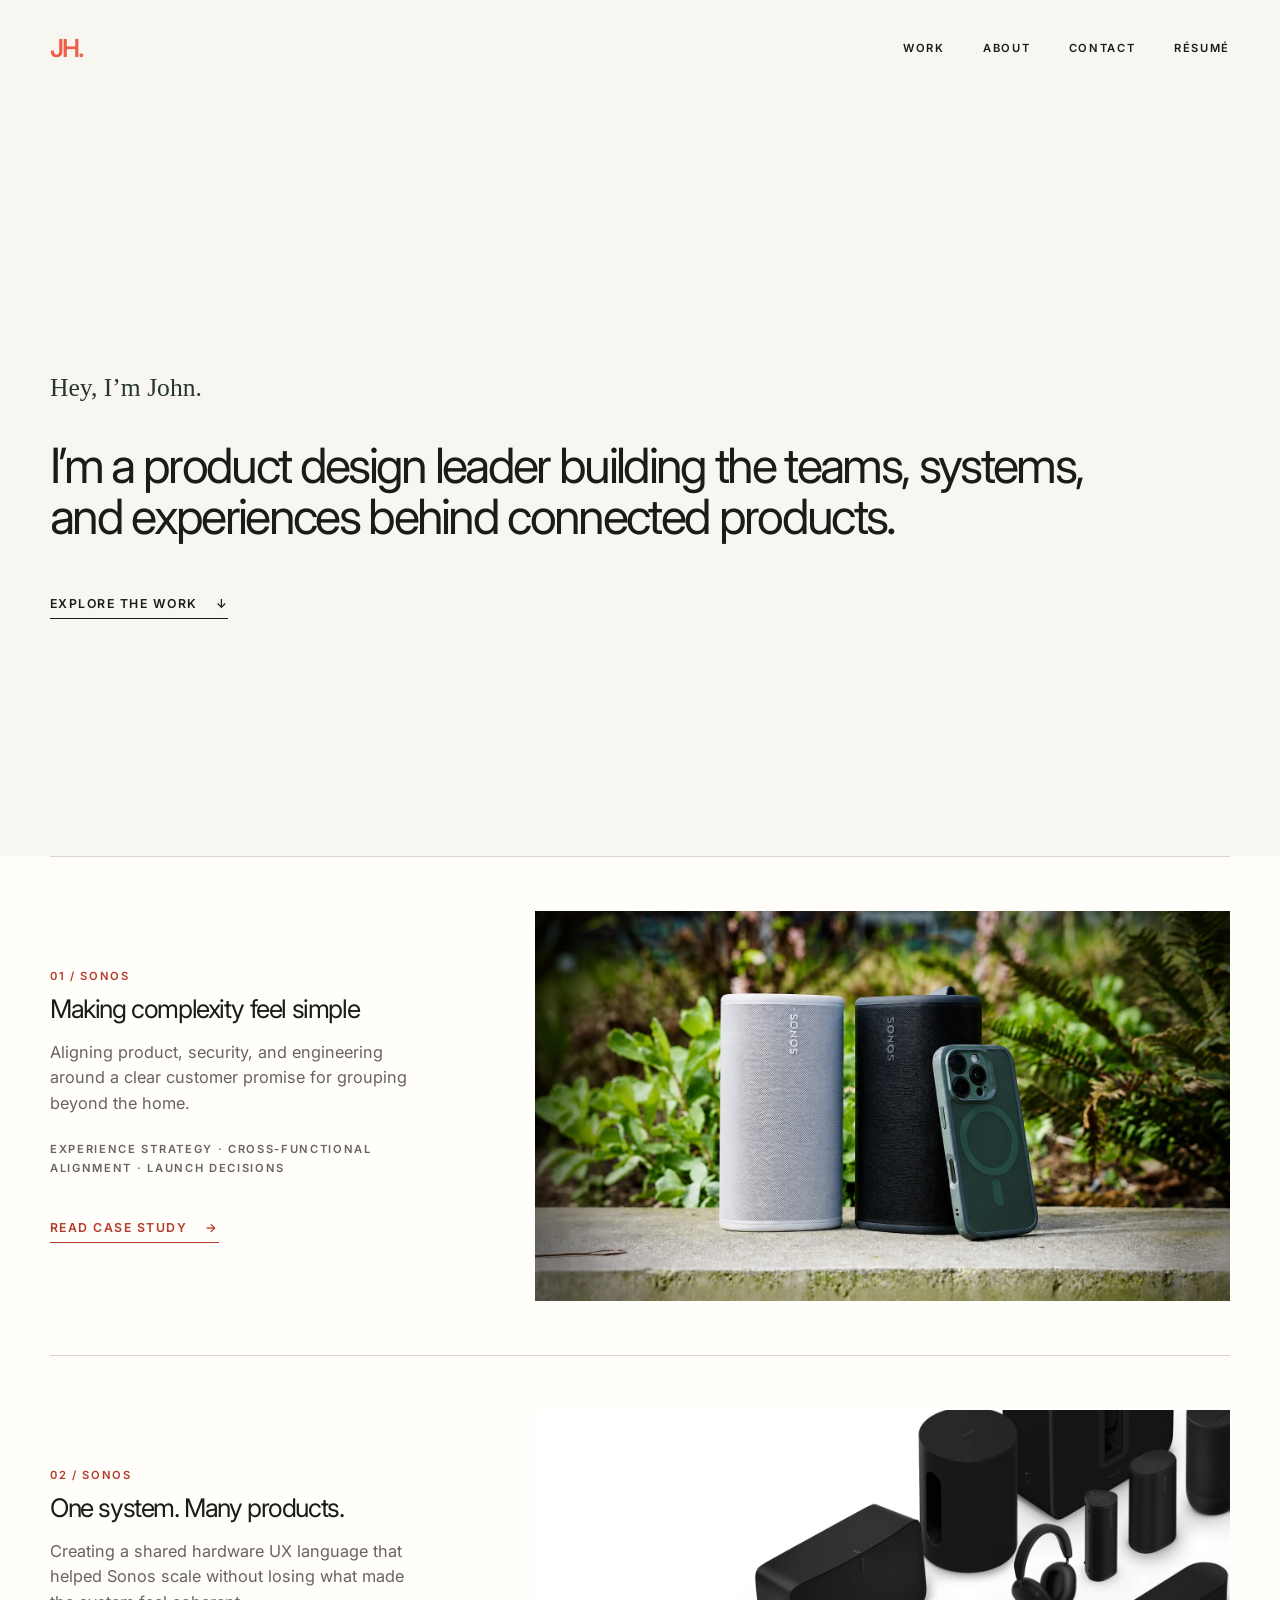
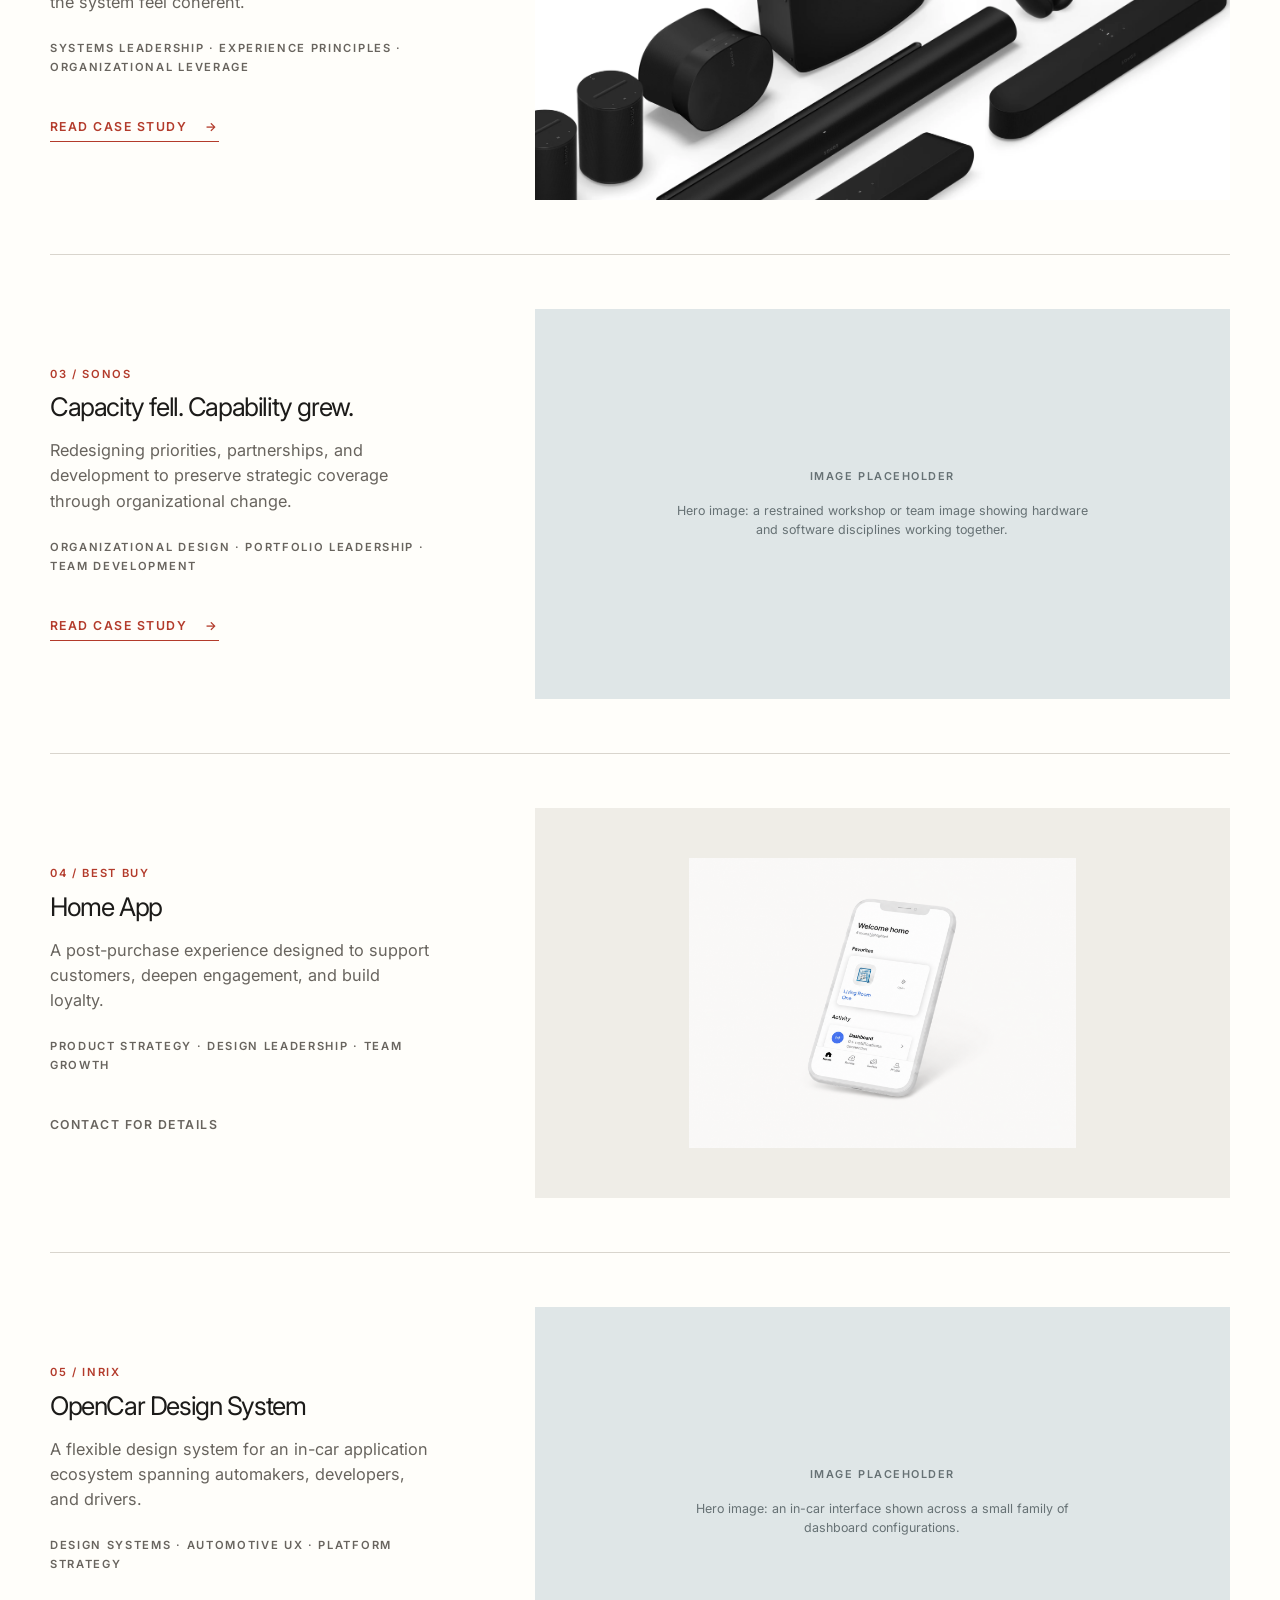
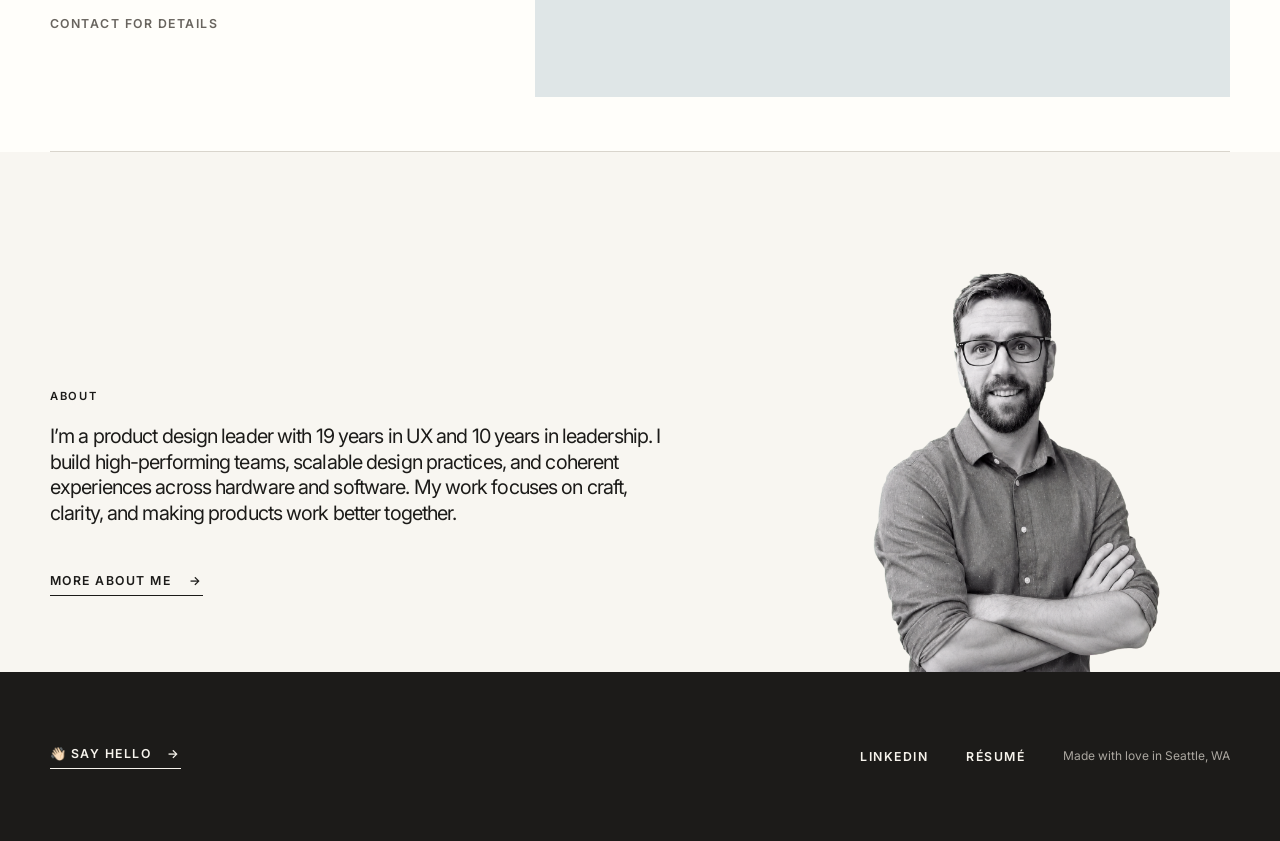
==== index.html @ 945d82a0 "Solid V1 Adding Images" ====
<!doctype html>
<!--
  Whoa! You're looking under the covers! You must be an engineer.
  I love working with engineers, I actually wanted to be a software engineer
  for a few years and still kind of enjoy it on the side. Feel free to drop me
  a line if you want to talk shop!
-->
<html lang="en">
<head>
  <meta charset="utf-8">
  <meta name="viewport" content="width=device-width, initial-scale=1">
  <meta name="description" content="John Hurr is a product design leader building the teams, systems, and experiences behind connected products.">
  <title>John Hurr | Product Design Leadership</title>
  <link rel="icon" type="image/png" href="favicon.png">
  <link rel="preconnect" href="https://fonts.googleapis.com">
  <link rel="preconnect" href="https://fonts.gstatic.com" crossorigin>
  <link href="https://fonts.googleapis.com/css2?family=Inter:wght@400;500;600&display=swap" rel="stylesheet">
  <link rel="stylesheet" href="styles.css">
</head>
<body>
  <header class="site-header shell">
    <a class="brand brand-mark" href="#top" aria-label="John Hurr home">JH.</a>
    <nav aria-label="Primary navigation">
      <a href="#work">Work</a>
      <a href="about.html">About</a>
      <a href="mailto:johnhurr@gmail.com">Contact</a>
      <a href="resume/John-Hurr-Resume.pdf">Résumé</a>
    </nav>
  </header>

  <main id="top">
    <section class="hero shell" aria-labelledby="hero-title">
      <div class="hero-copy">
        <p class="hero-intro">Hey, I’m John.</p>
        <h1 id="hero-title">I’m a product design leader building the teams, systems, and experiences behind connected products.</h1>
        <a class="text-link" href="#work">Explore the work <span aria-hidden="true">↓</span></a>
      </div>
    </section>

    <section class="work-section" id="work" aria-labelledby="work-title">
      <div class="shell">
        <h2 class="visually-hidden" id="work-title">Selected work</h2>
        <div class="project-list" id="project-list">
          <!-- Duplicate a project-card to add work. Keep the number sequence current. -->
          <article class="project-card">
            <div class="project-copy">
              <p class="project-company">01 / Sonos</p>
              <h3>Making complexity feel simple</h3>
              <p class="project-description">Aligning product, security, and engineering around a clear customer promise for grouping beyond the home.</p>
              <p class="project-role">Experience strategy · Cross-functional alignment · Launch decisions</p>
              <a class="project-action" href="case-studies/off-lan-grouping.html">Read case study <span aria-hidden="true">→</span></a>
            </div>
            <div class="project-media story-image" style="--focal-x: 50%; --focal-y: 50%;">
              <img src="images/olg-case-study.webp" alt="White and black Sonos speakers paired outdoors with a phone" loading="lazy" width="1672" height="941">
            </div>
          </article>

          <article class="project-card">
            <div class="project-copy">
              <p class="project-company">02 / Sonos</p>
              <h3>One system. Many products.</h3>
              <p class="project-description">Creating a shared hardware UX language that helped Sonos scale without losing what made the system feel coherent.</p>
              <p class="project-role">Systems leadership · Experience principles · Organizational leverage</p>
              <a class="project-action" href="case-studies/hardware-ux-guidelines.html">Read case study <span aria-hidden="true">→</span></a>
            </div>
            <div class="project-media story-image" style="--focal-x: 50%; --focal-y: 50%; --image-scale: 1.18;">
              <img src="images/hardware-guidelines-case-study.webp" alt="Sonos products representing a unified hardware experience system" loading="lazy" width="3840" height="2963">
            </div>
          </article>

          <article class="project-card">
            <div class="project-copy">
              <p class="project-company">03 / Sonos</p>
              <h3>Capacity fell. Capability grew.</h3>
              <p class="project-description">Redesigning priorities, partnerships, and development to preserve strategic coverage through organizational change.</p>
              <p class="project-role">Organizational design · Portfolio leadership · Team development</p>
              <a class="project-action" href="case-studies/capacity-and-capability.html">Read case study <span aria-hidden="true">→</span></a>
            </div>
            <div class="project-media image-placeholder">
              <span>Image placeholder</span>
              <p>Hero image: a restrained workshop or team image showing hardware and software disciplines working together.</p>
            </div>
          </article>

          <article class="project-card">
            <div class="project-copy">
              <p class="project-company">04 / Best Buy</p>
              <h3>Home App</h3>
              <p class="project-description">A post-purchase experience designed to support customers, deepen engagement, and build loyalty.</p>
              <p class="project-role">Product strategy · Design leadership · Team growth</p>
              <span class="project-action is-disabled" aria-disabled="true">Contact for details</span>
            </div>
            <div class="project-media has-image">
              <img src="images/best-buy-home-clean.png" alt="Best Buy Home App shown on a mobile phone" loading="lazy" width="1448" height="1086">
            </div>
          </article>

          <article class="project-card">
            <div class="project-copy">
              <p class="project-company">05 / INRIX</p>
              <h3>OpenCar Design System</h3>
              <p class="project-description">A flexible design system for an in-car application ecosystem spanning automakers, developers, and drivers.</p>
              <p class="project-role">Design systems · Automotive UX · Platform strategy</p>
              <span class="project-action is-disabled" aria-disabled="true">Contact for details</span>
            </div>
            <div class="project-media image-placeholder">
              <span>Image placeholder</span>
              <p>Hero image: an in-car interface shown across a small family of dashboard configurations.</p>
            </div>
          </article>
        </div>
      </div>
    </section>

    <section class="about-preview shell" id="about" aria-labelledby="about-title">
      <div class="about-preview-copy">
        <p class="kicker">About</p>
        <h2 id="about-title">I’m a product design leader with 19 years in UX and 10 years in leadership. I build high-performing teams, scalable design practices, and coherent experiences across hardware and software. My work focuses on craft, clarity, and making products work better together.</h2>
        <a class="text-link" href="about.html">More about me <span aria-hidden="true">→</span></a>
      </div>
      <div class="about-preview-portrait">
        <img src="images/john-hurr-headshot-transparent.png" alt="John Hurr">
      </div>
    </section>
  </main>

  <footer class="site-footer" id="contact">
    <div class="shell simple-footer">
      <a class="footer-hello" href="mailto:johnhurr@gmail.com">👋🏻 Say hello <span aria-hidden="true">→</span></a>
      <div class="footer-meta">
        <a href="https://www.linkedin.com/in/johnhurr" rel="noreferrer">LinkedIn</a>
        <a href="resume/John-Hurr-Resume.pdf">Résumé</a>
        <span>Made with love in Seattle, WA</span>
      </div>
    </div>
  </footer>
</body>
</html>
---- styles.css ----
:root {
  --paper: #f8f6f1;
  --paper-deep: #efede7;
  --ink: #1c1b19;
  --muted: #68645e;
  --line: #d9d5cd;
  --coral: #ef6049;
  --coral-text: #b33b2b;
  --blue-gray: #dfe6e7;
  --shell: min(1180px, calc(100vw - 64px));
}

* { box-sizing: border-box; }
html { scroll-behavior: smooth; background: var(--paper); }
body {
  margin: 0;
  color: var(--ink);
  background: var(--paper);
  font-family: Inter, Arial, sans-serif;
  font-size: 16px;
  line-height: 1.55;
  -webkit-font-smoothing: antialiased;
}
img { max-width: 100%; }
a { color: inherit; }
.shell { width: var(--shell); margin-inline: auto; }
.visually-hidden {
  position: absolute;
  width: 1px;
  height: 1px;
  padding: 0;
  margin: -1px;
  overflow: hidden;
  clip: rect(0, 0, 0, 0);
  white-space: nowrap;
  border: 0;
}
.kicker,
.project-company,
.project-role,
.site-header nav a,
.brand {
  margin: 0;
  font-size: .7rem;
  font-weight: 600;
  letter-spacing: .15em;
  line-height: 1.3;
  text-transform: uppercase;
}

.site-header {
  min-height: 96px;
  display: flex;
  align-items: center;
  justify-content: space-between;
  gap: 40px;
}
.brand,
.site-header nav a { text-decoration: none; text-underline-offset: 7px; }
.brand-mark {
  color: var(--coral);
  font-size: 1.55rem;
  font-weight: 600;
  letter-spacing: -.08em;
  text-transform: none;
}
.site-header nav { display: flex; gap: clamp(18px, 3vw, 42px); }
.site-header a:hover,
.site-header a:focus-visible,
.site-header a[aria-current="page"] { text-decoration: underline; }

.hero {
  min-height: min(760px, calc(100vh - 96px));
  padding: 155px 0 120px;
  display: flex;
  align-items: center;
}
.hero-copy { width: 100%; }
.hero-intro {
  margin: 0 0 34px;
  color: #273533;
  font-family: Georgia, "Times New Roman", serif;
  font-size: clamp(1.35rem, 2vw, 1.8rem);
}
.hero h1 {
  max-width: 1050px;
  margin: 0 0 48px;
  font-size: clamp(2.2rem, 3.8vw, 4.05rem);
  font-weight: 400;
  letter-spacing: -.055em;
  line-height: 1.04;
}
.text-link,
.project-action {
  display: inline-flex;
  align-items: center;
  gap: 18px;
  padding-bottom: 5px;
  border-bottom: 1px solid currentColor;
  color: var(--ink);
  font-size: .77rem;
  font-weight: 600;
  letter-spacing: .12em;
  text-decoration: none;
  text-transform: uppercase;
}
.text-link span,
.project-action span { transition: transform .2s ease; }
.text-link:hover span,
.text-link:focus-visible span,
.project-action:hover span,
.project-action:focus-visible span { transform: translateX(5px); }
.work-section { padding: 0; background: #fffefa; }
.project-card {
  min-height: 470px;
  padding: 54px 0;
  display: grid;
  grid-template-columns: minmax(270px, .55fr) minmax(480px, 1fr);
  align-items: center;
  gap: clamp(55px, 8vw, 120px);
  border-top: 1px solid var(--line);
}
.project-card:last-child { border-bottom: 1px solid var(--line); }
.project-company { color: var(--coral-text); }
.project-copy h3 {
  max-width: 440px;
  margin: 13px 0 18px;
  font-size: clamp(1.35rem, 2vw, 2.05rem);
  font-weight: 400;
  letter-spacing: -.055em;
  line-height: 1;
}
.project-description { max-width: 440px; margin: 0 0 24px; color: var(--muted); font-size: 1.02rem; }
.project-role { max-width: 440px; margin-bottom: 36px; color: var(--muted); line-height: 1.7; }
.project-action { color: var(--coral-text); }
.project-action.is-disabled { border-bottom: 0; color: var(--muted); cursor: default; }
.project-media {
  min-height: 390px;
  display: flex;
  align-items: center;
  justify-content: center;
  background: var(--paper-deep);
  overflow: hidden;
}
.project-media.has-image img { width: 74%; height: 290px; object-fit: contain; }
.project-media.story-image img {
  width: 100%;
  height: 390px;
  object-fit: cover;
  object-position: var(--focal-x, 50%) var(--focal-y, 50%);
  transform: scale(var(--image-scale, 1));
  transform-origin: var(--focal-x, 50%) var(--focal-y, 50%);
}
.image-placeholder {
  padding: 40px;
  flex-direction: column;
  text-align: center;
  color: #667174;
  background: var(--blue-gray);
}
.image-placeholder span { font-size: .68rem; font-weight: 600; letter-spacing: .14em; text-transform: uppercase; }
.image-placeholder p { max-width: 430px; margin: 16px 0 0; font-size: .78rem; line-height: 1.55; }

.about-preview {
  padding: 90px 0 0;
  display: grid;
  grid-template-columns: 1.15fr .85fr;
  gap: clamp(60px, 9vw, 130px);
  align-items: end;
}
.about-preview h2 {
  margin: 20px 0 0;
  font-weight: 400;
  letter-spacing: -.045em;
  line-height: 1.15;
}
.about-preview h2 {
  font-size: clamp(1.2rem, 1.55vw, 1.65rem);
  line-height: 1.3;
}
.about-preview-copy { padding: 0 0 76px; }
.about-preview-copy h2 { margin-bottom: 40px; }
.about-preview-portrait {
  min-height: 430px;
  display: flex;
  align-items: end;
  justify-content: center;
  overflow: hidden;
}
.about-preview-portrait img {
  display: block;
  width: min(100%, 380px);
  max-height: 430px;
  object-fit: contain;
  object-position: bottom;
}

.site-footer { padding: 72px 0; color: #f7f4ed; background: var(--ink); }
.simple-footer {
  display: flex;
  align-items: center;
  justify-content: space-between;
  gap: 60px;
}
.footer-hello,
.footer-meta a {
  font-size: .77rem;
  font-weight: 600;
  letter-spacing: .12em;
  text-decoration: none;
  text-transform: uppercase;
}
.footer-hello {
  display: inline-flex;
  align-items: center;
  gap: 16px;
  padding-bottom: 5px;
  border-bottom: 1px solid currentColor;
}
.footer-hello span { transition: transform .2s ease; }
.footer-hello:hover span,
.footer-hello:focus-visible span { transform: translateX(5px); }
.footer-meta {
  display: flex;
  align-items: center;
  justify-content: flex-end;
  gap: clamp(18px, 3vw, 38px);
  color: #aaa69f;
  font-size: .75rem;
}
.footer-meta a { color: #f7f4ed; text-underline-offset: 5px; }
.footer-meta a:hover,
.footer-meta a:focus-visible { text-decoration: underline; }
/* About */
.about-cover {
  width: min(1440px, calc(100vw - 32px));
  min-height: clamp(480px, 62vw, 760px);
  margin: 0 auto;
  display: flex;
  align-items: center;
  justify-content: center;
}
.about-introduction {
  padding: 125px 0 145px;
}
.about-introduction h1 {
  max-width: 1050px;
  margin: 0;
  color: #273533;
  font-family: Georgia, "Times New Roman", serif;
  font-size: clamp(1.35rem, 2vw, 1.8rem);
  font-weight: 400;
  letter-spacing: 0;
  line-height: 1.42;
}
.personal-grid { padding-bottom: 130px; display: grid; grid-template-columns: 1fr 1fr; gap: 30px; }
.personal-module { padding: 28px; display: grid; gap: 30px; background: #fffefa; }
.personal-module.wide { grid-column: 1 / -1; grid-template-columns: 1.35fr .65fr; align-items: center; }
.personal-module h2 {
  margin: 10px 0 16px;
  font-size: clamp(1.35rem, 2vw, 2.05rem);
  font-weight: 400;
  letter-spacing: -.045em;
  line-height: 1.08;
}
.personal-module p:not(.kicker) {
  color: var(--muted);
  font-size: 1.02rem;
}
.personal-image { min-height: 380px; display: flex; justify-content: center; }
.personal-image.portrait { min-height: 470px; }
.personal-module.listening { align-content: space-between; min-height: 470px; background: var(--coral); }
.personal-module.listening p { color: #3e221c; }
.text-link.is-placeholder { border: 0; opacity: .65; }

/* Case studies */
.case-header { border-bottom: 1px solid var(--line); }
.case-hero { padding: 100px 0 72px; }
.case-hero .kicker { color: var(--coral-text); }
.case-hero h1 { max-width: 1030px; margin: 22px 0 32px; font-size: clamp(3.5rem, 7.7vw, 8rem); font-weight: 400; letter-spacing: -.07em; line-height: .94; }
.case-deck { max-width: 780px; margin: 0; color: var(--muted); font-size: clamp(1.25rem, 2.2vw, 1.8rem); line-height: 1.35; }
.case-meta { padding: 30px 0 70px; display: grid; grid-template-columns: repeat(3, 1fr); gap: 30px; }
.case-meta dt { margin-bottom: 7px; font-size: .67rem; font-weight: 600; letter-spacing: .14em; text-transform: uppercase; }
.case-meta dd { margin: 0; color: var(--muted); }
.case-visual { width: min(1320px, calc(100vw - 32px)); min-height: clamp(420px, 62vw, 760px); margin: 0 auto; display: flex; align-items: center; justify-content: center; }
.case-visual.has-image {
  min-height: 0;
  overflow: hidden;
  background: var(--paper-deep);
}
.case-visual.has-image img {
  display: block;
  width: 100%;
  height: clamp(420px, 62vw, 760px);
  object-fit: cover;
  object-position: var(--focal-x, 50%) var(--focal-y, 50%);
  transform: scale(var(--image-scale, 1));
  transform-origin: var(--focal-x, 50%) var(--focal-y, 50%);
}
.case-visual.image-placeholder p { max-width: 560px; }
.story { padding: 135px 0; }
.story-block { display: grid; grid-template-columns: .45fr 1.25fr; gap: clamp(50px, 10vw, 150px); padding: 76px 0; border-top: 1px solid var(--line); }
.story-block:last-child { border-bottom: 1px solid var(--line); }
.story-block p { max-width: 700px; margin: 0 0 22px; color: var(--muted); font-size: 1.08rem; }
.story-block > .kicker {
  font-size: .7rem;
  letter-spacing: .15em;
}
.story-block h2 {
  max-width: 680px;
  margin: 0 0 28px;
  font-size: clamp(1.35rem, 2vw, 2.05rem);
  font-weight: 400;
  letter-spacing: -.045em;
  line-height: 1.08;
}
.story-block .large-statement {
  color: var(--coral-text);
  font-size: 1.08rem;
  font-style: italic;
  letter-spacing: 0;
  line-height: 1.55;
}
.inline-visual { min-height: 370px; margin-top: 50px; display: flex; align-items: center; justify-content: center; }
.outcomes { margin: 38px 0 0; padding: 0; list-style: none; display: grid; grid-template-columns: repeat(3, 1fr); gap: 1px; background: var(--line); }
.outcomes li { min-height: 160px; padding: 28px; background: var(--paper); }
.outcomes li:first-child { padding-left: 0; }
.outcomes strong { display: block; margin-bottom: 10px; font-size: 1.6rem; font-weight: 400; letter-spacing: -.04em; }
.outcome-points {
  margin: 40px 0 0;
  padding: 28px 0 0;
  display: grid;
  grid-template-columns: repeat(3, 1fr);
  gap: 38px;
  border-top: 1px solid var(--line);
  list-style: none;
}
.outcome-points li {
  position: relative;
  padding-left: 18px;
  color: var(--muted);
  font-size: .95rem;
}
.outcome-points li::before {
  content: "";
  position: absolute;
  top: .62em;
  left: 0;
  width: 6px;
  height: 6px;
  border-radius: 50%;
  background: var(--coral);
}
.outcome-points strong { color: var(--ink); font-weight: 600; }
.next-project { padding: 100px 0; display: flex; justify-content: space-between; gap: 40px; align-items: end; }
.next-project h2 {
  max-width: 650px;
  margin: 10px 0 0;
  font-size: clamp(1.35rem, 2vw, 2.05rem);
  font-weight: 400;
  letter-spacing: -.045em;
  line-height: 1.08;
}

@media (max-width: 800px) {
  :root { --shell: min(100% - 32px, 680px); }
  .site-header { min-height: 76px; align-items: flex-start; padding-top: 24px; }
  .site-header nav { flex-wrap: wrap; justify-content: flex-end; gap: 8px 18px; }
  .hero { min-height: auto; padding: 100px 0 90px; grid-template-columns: 1fr; gap: 80px; }
  .hero h1 { font-size: clamp(2.2rem, 9vw, 3.45rem); }
  .project-card { grid-template-columns: 1fr; min-height: auto; padding: 44px 0; gap: 32px; }
  .project-media { grid-column: 1 / -1; min-height: 280px; order: -1; }
  .project-media.has-image img { height: 235px; }
  .project-media.story-image img { height: 390px; }
  .about-preview,
  .personal-module.wide,
  .story-block { grid-template-columns: 1fr; }
  .about-preview { padding: 80px 0 0; gap: 40px; }
  .about-preview-copy { padding: 0 0 55px; }
  .about-preview-portrait { min-height: 390px; }
  .simple-footer { align-items: flex-start; flex-direction: column; gap: 36px; }
  .footer-meta { align-items: flex-start; flex-wrap: wrap; justify-content: flex-start; }
  .about-cover { min-height: 430px; }
  .about-introduction { padding: 85px 0 100px; }
  .personal-grid { grid-template-columns: 1fr; }
  .personal-module.wide { grid-column: auto; }
  .case-hero { padding-top: 70px; }
  .case-meta { grid-template-columns: 1fr; padding-bottom: 52px; }
  .case-visual { min-height: 420px; }
  .story { padding: 80px 0; }
  .story-block { padding: 55px 0; gap: 26px; }
  .outcomes { grid-template-columns: 1fr; }
  .outcome-points { grid-template-columns: 1fr; gap: 18px; }
  .next-project { align-items: start; flex-direction: column; }
}

@media (prefers-reduced-motion: reduce) {
  html { scroll-behavior: auto; }
  * { transition: none !important; }
}
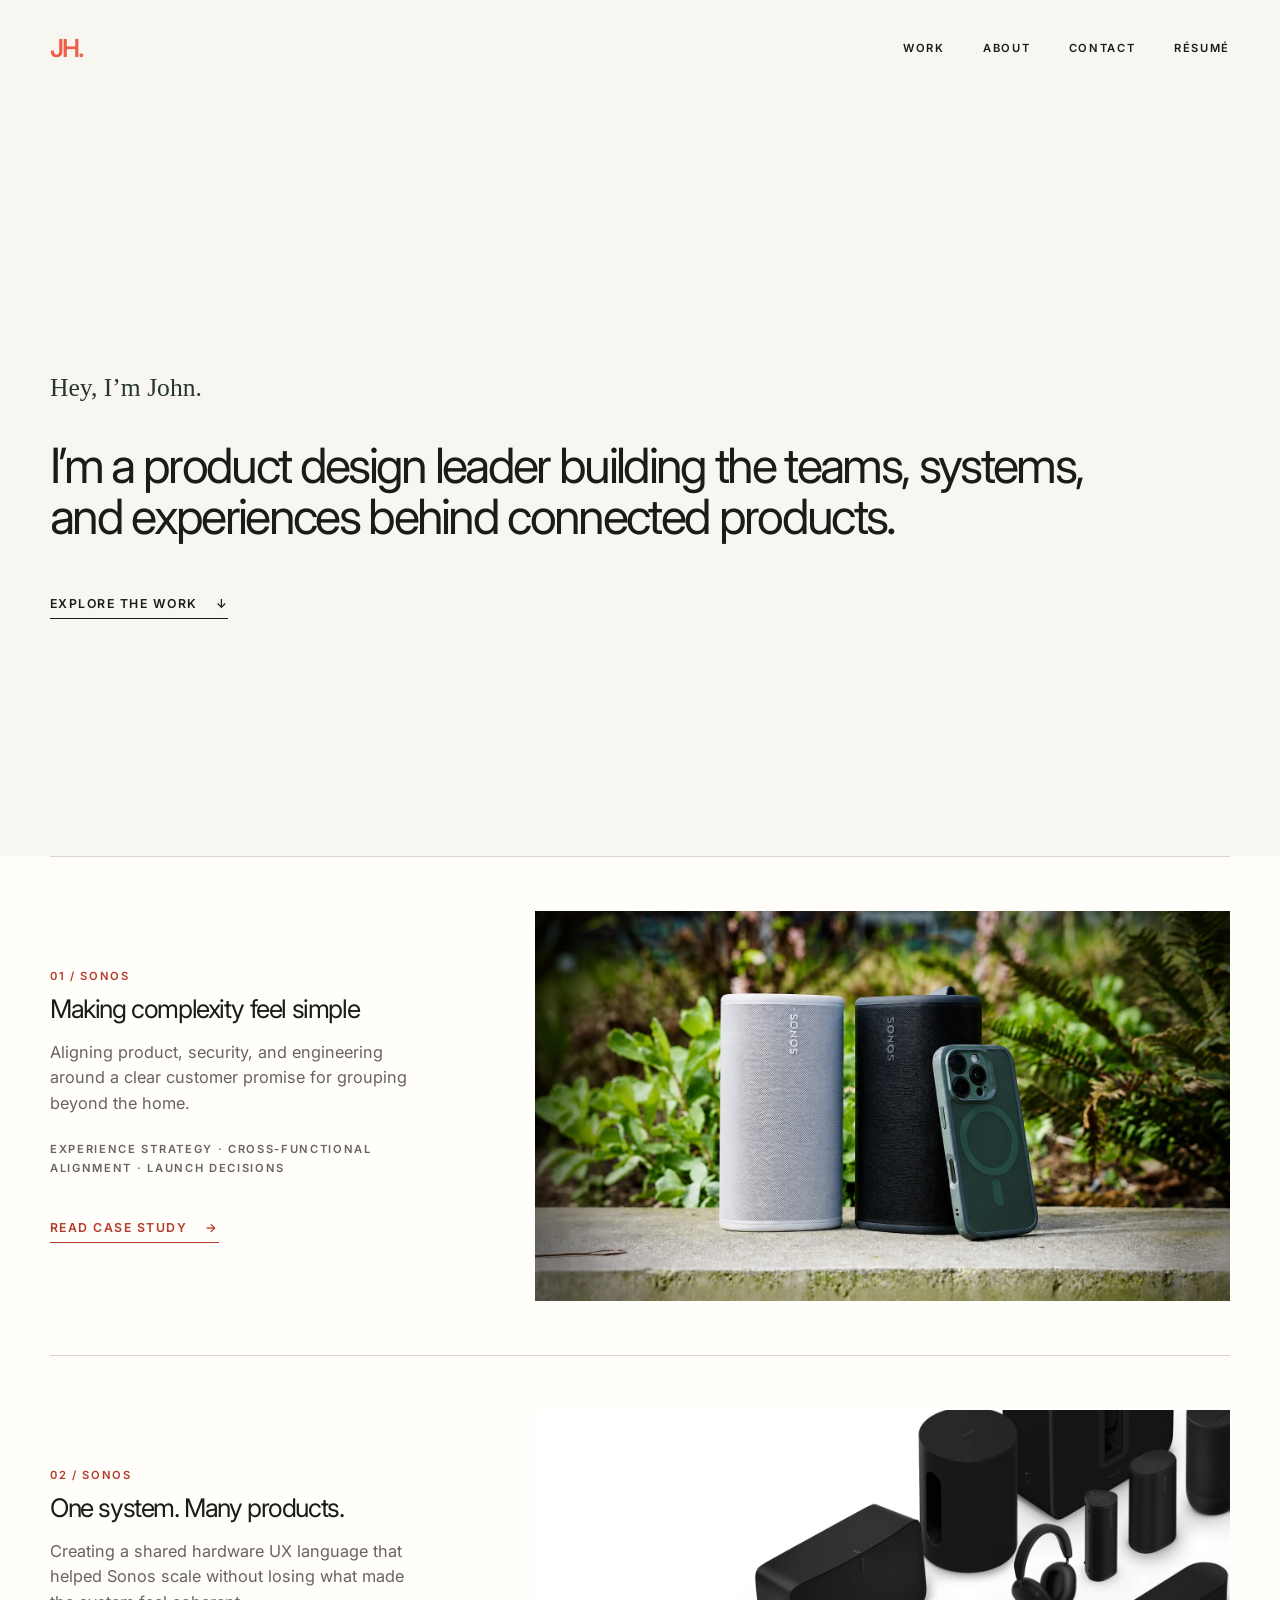
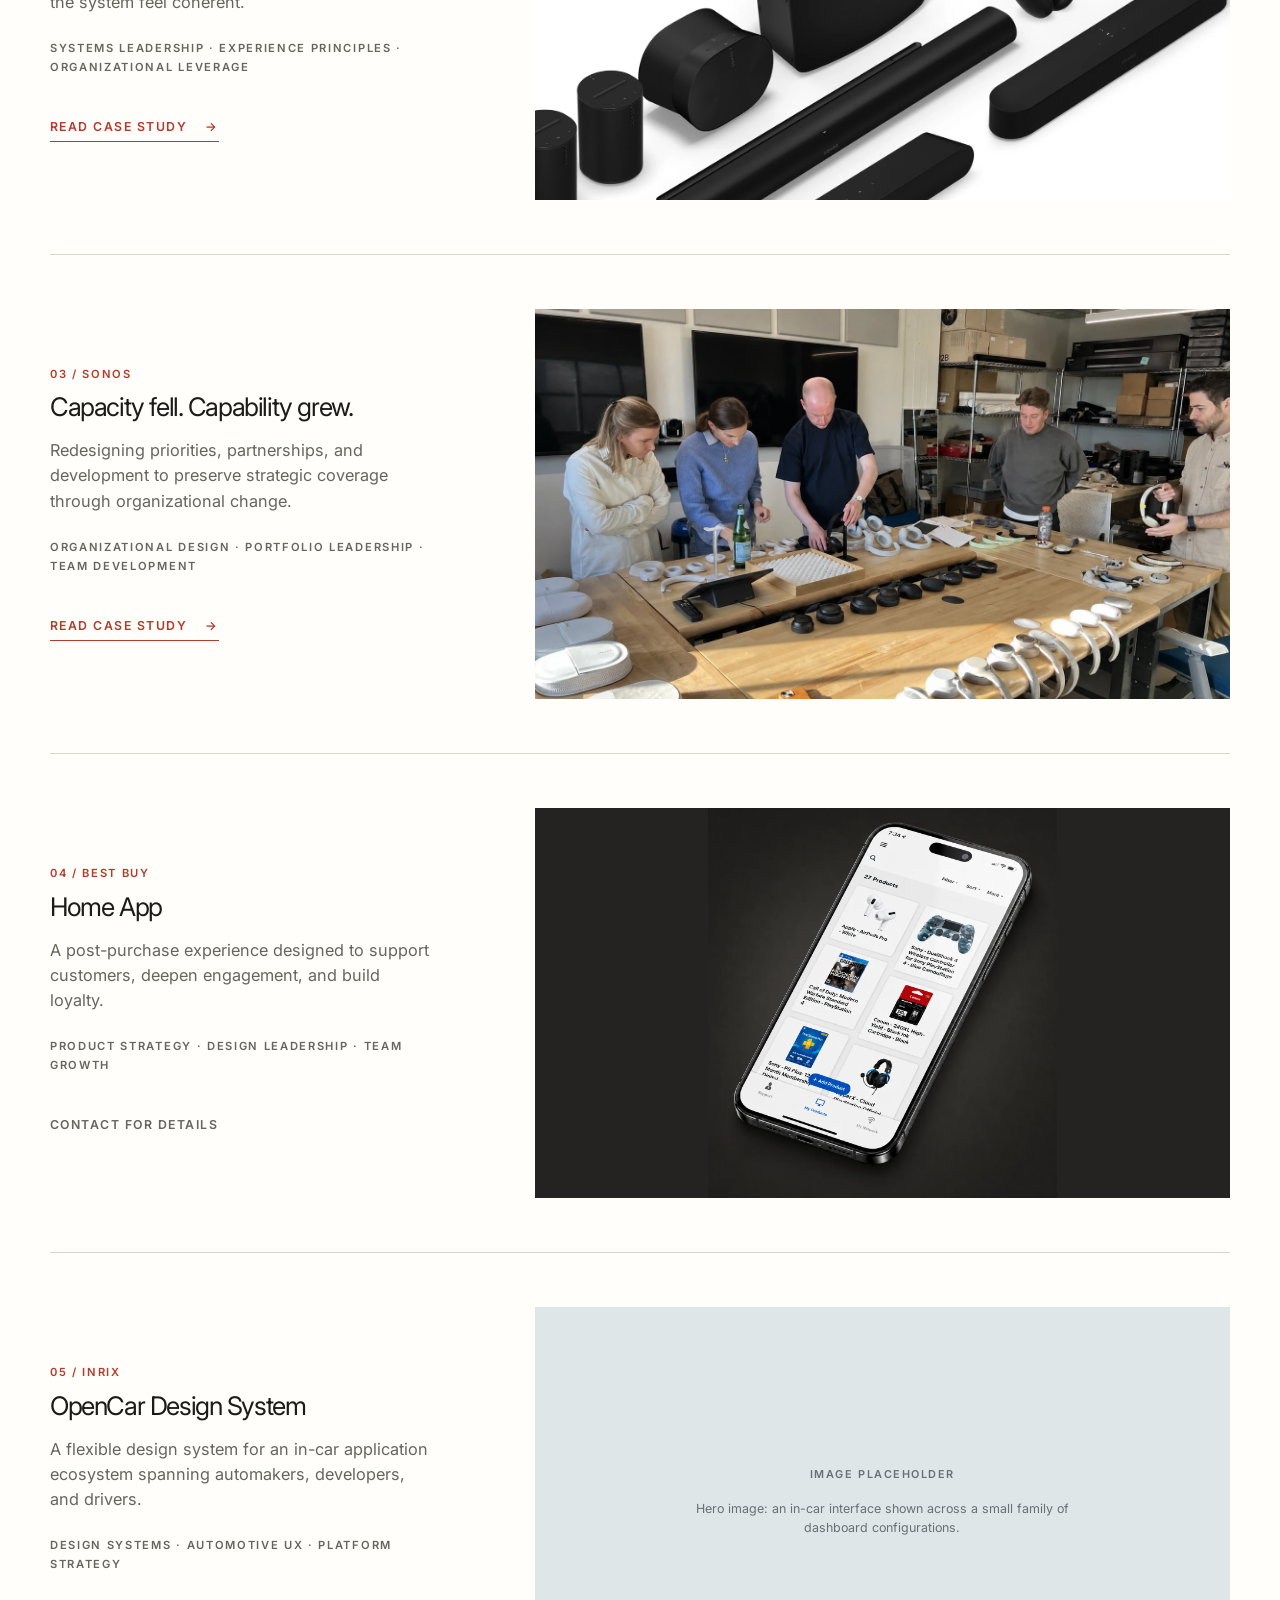
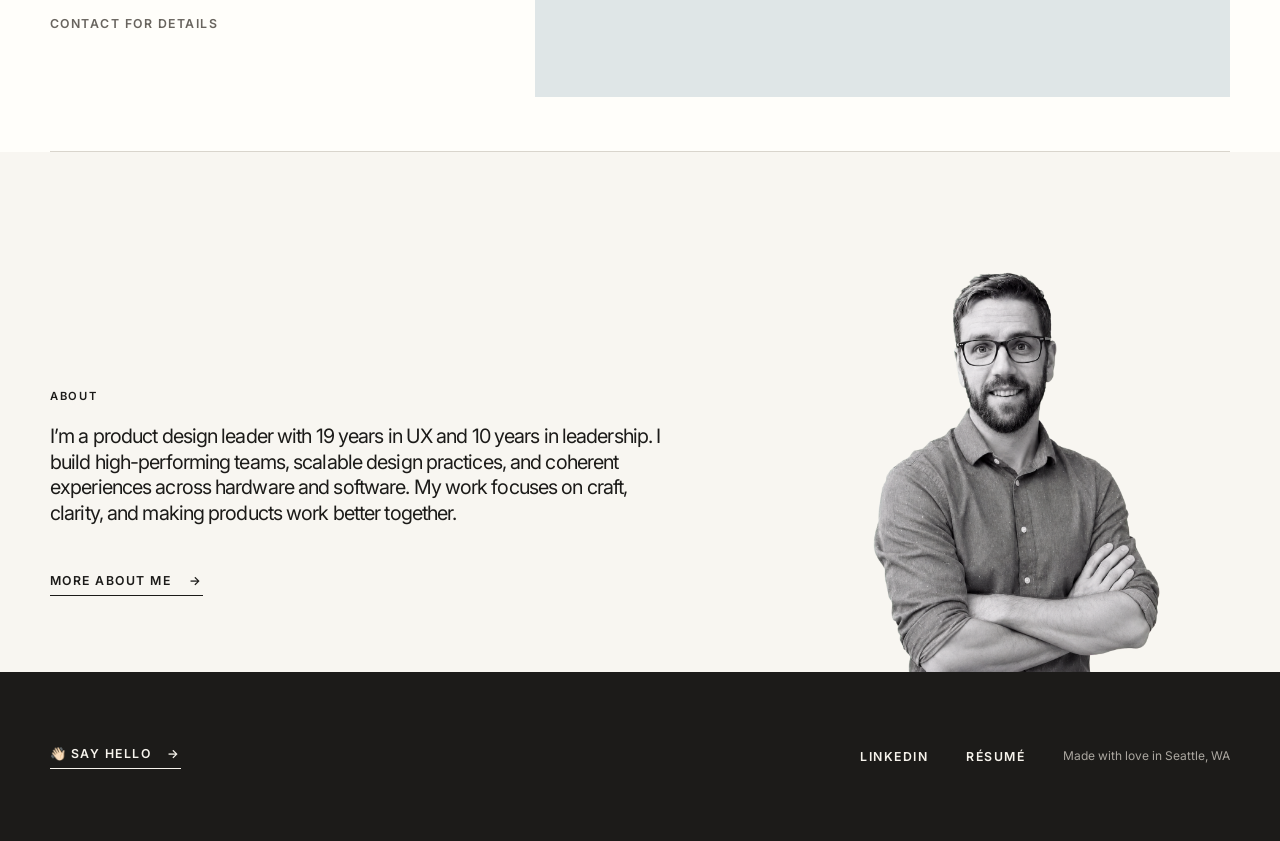
==== commit 9727d118: "V1 More Images" ====
--- a/index.html
+++ b/index.html
@@ -76,9 +76,8 @@
               <p class="project-role">Organizational design · Portfolio leadership · Team development</p>
               <a class="project-action" href="case-studies/capacity-and-capability.html">Read case study <span aria-hidden="true">→</span></a>
             </div>
-            <div class="project-media image-placeholder">
-              <span>Image placeholder</span>
-              <p>Hero image: a restrained workshop or team image showing hardware and software disciplines working together.</p>
+            <div class="project-media story-image" style="--focal-x: 50%; --focal-y: 50%;">
+              <img src="images/capacity-case-study.webp" alt="Sonos team evaluating headphone prototypes in a hardware workshop" loading="lazy" width="1448" height="1086">
             </div>
           </article>
 
@@ -90,8 +89,8 @@
               <p class="project-role">Product strategy · Design leadership · Team growth</p>
               <span class="project-action is-disabled" aria-disabled="true">Contact for details</span>
             </div>
-            <div class="project-media has-image">
-              <img src="images/best-buy-home-clean.png" alt="Best Buy Home App shown on a mobile phone" loading="lazy" width="1448" height="1086">
+            <div class="project-media has-image best-buy-feature">
+              <img src="images/best-buy-dark-charcoal.webp" alt="Best Buy Home App product collection shown on a mobile phone" loading="lazy" width="1186" height="1327">
             </div>
           </article>
 
--- a/styles.css
+++ b/styles.css
@@ -143,6 +143,12 @@
   overflow: hidden;
 }
 .project-media.has-image img { width: 74%; height: 290px; object-fit: contain; }
+.project-media.best-buy-feature { background: #242321; }
+.project-media.best-buy-feature img {
+  width: 100%;
+  height: 390px;
+  object-fit: contain;
+}
 .project-media.story-image img {
   width: 100%;
   height: 390px;
@@ -371,6 +377,7 @@
   .project-card { grid-template-columns: 1fr; min-height: auto; padding: 44px 0; gap: 32px; }
   .project-media { grid-column: 1 / -1; min-height: 280px; order: -1; }
   .project-media.has-image img { height: 235px; }
+  .project-media.best-buy-feature img { height: 390px; }
   .project-media.story-image img { height: 390px; }
   .about-preview,
   .personal-module.wide,
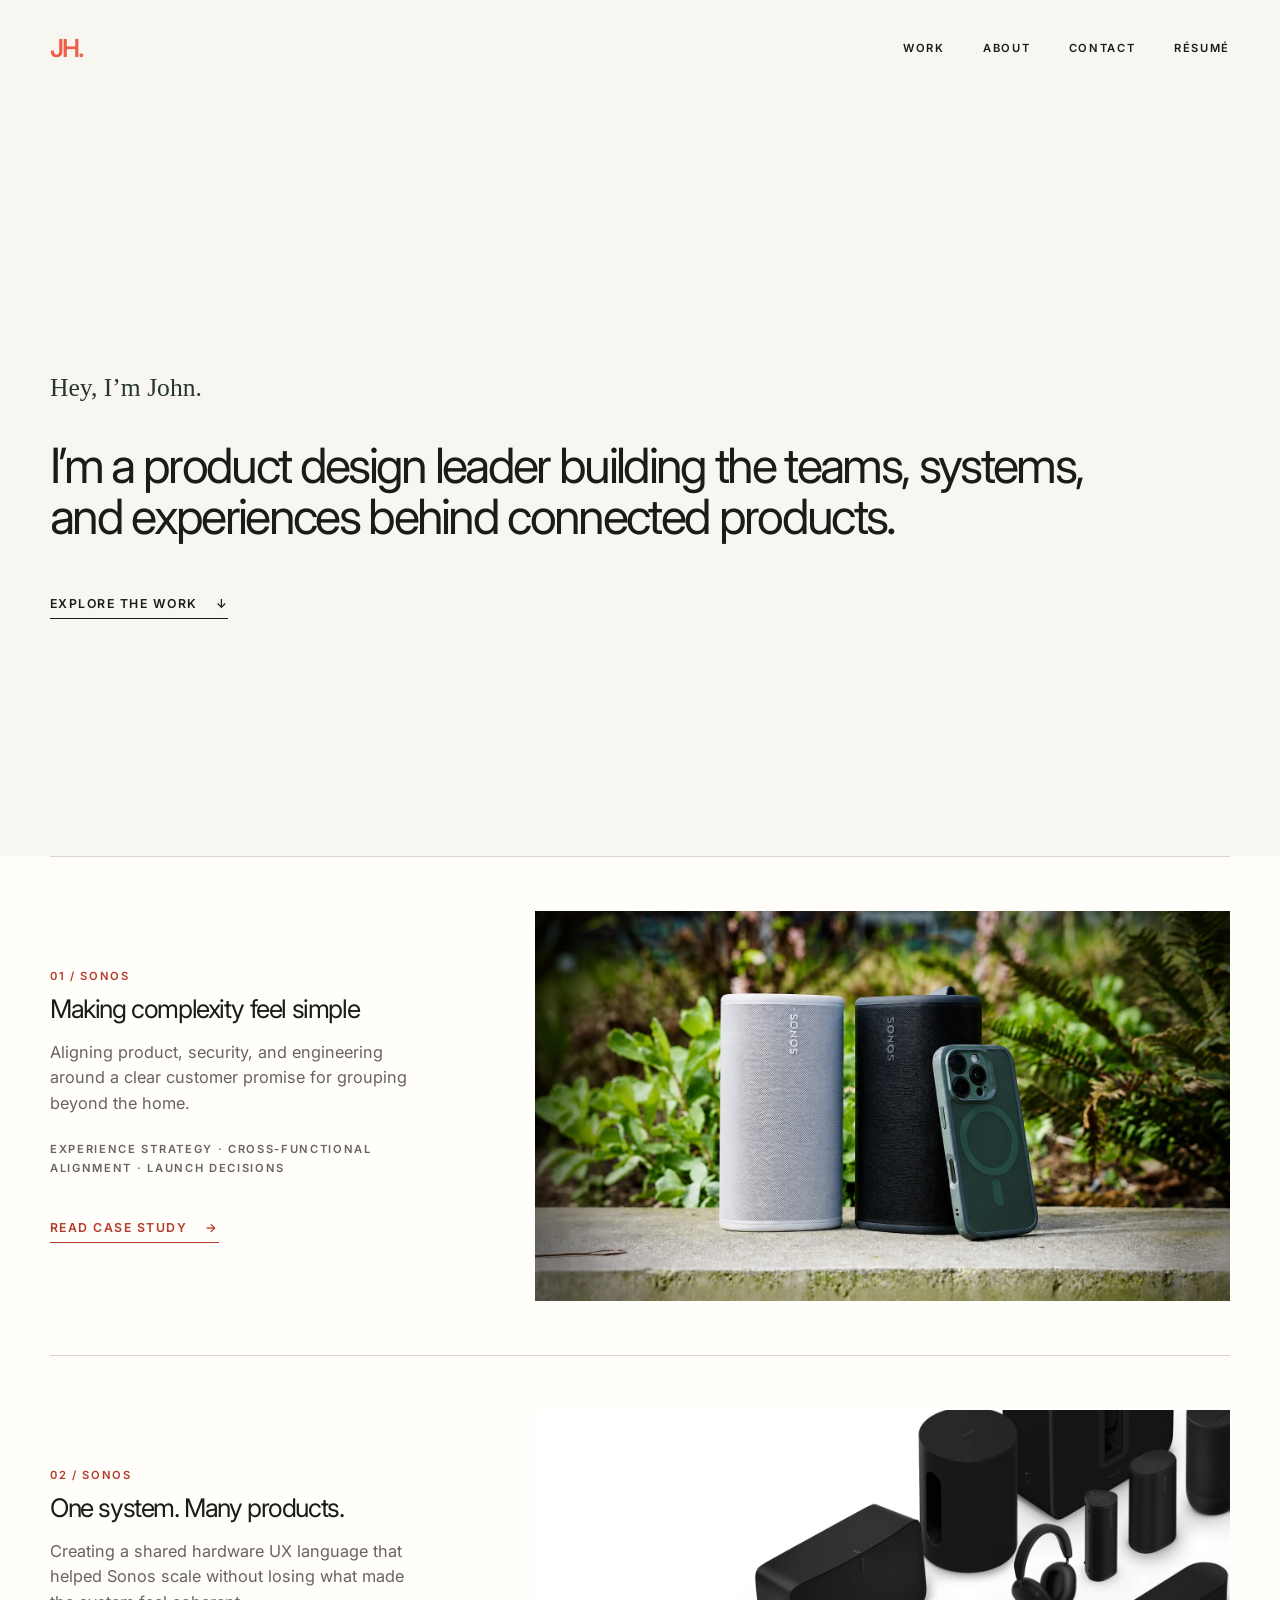
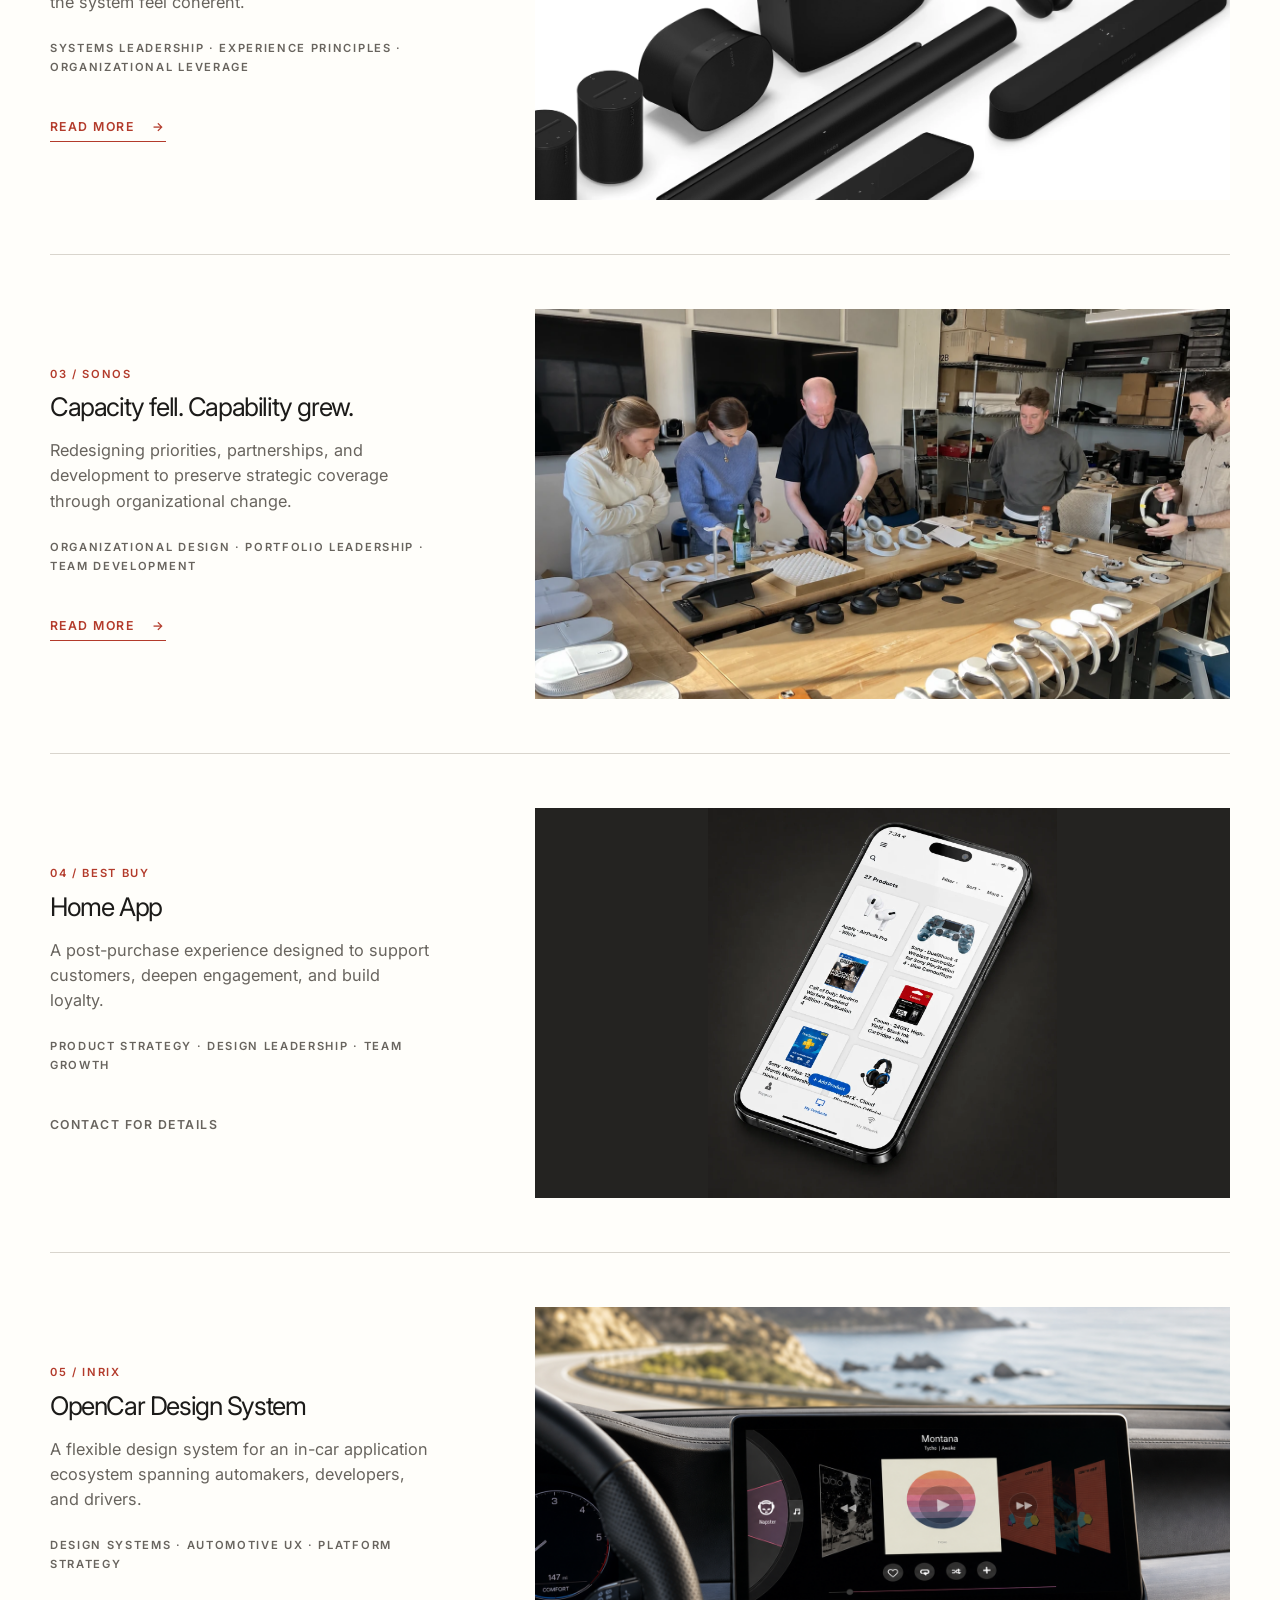
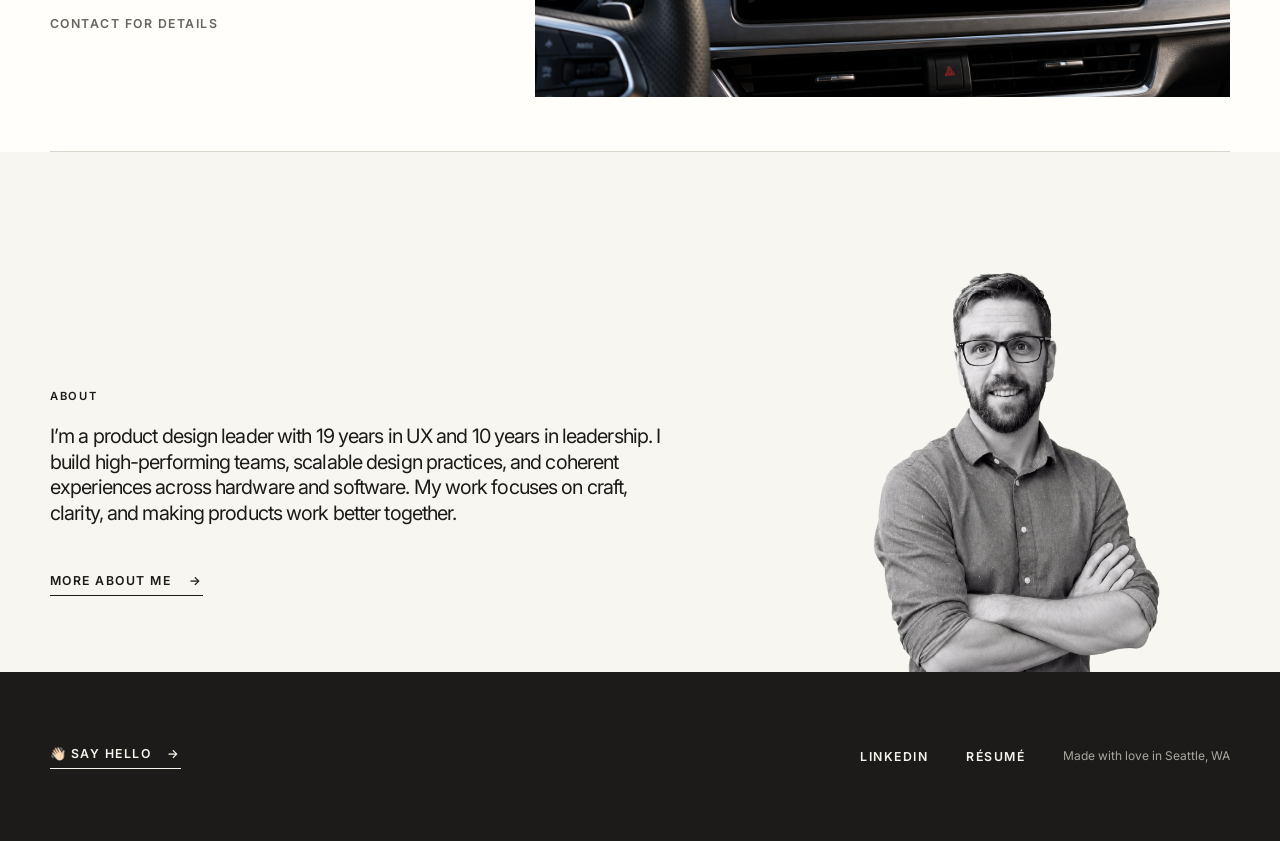
==== commit fdd249aa: "V1 Finished!" ====
--- a/index.html
+++ b/index.html
@@ -14,7 +14,7 @@
   <link rel="icon" type="image/png" href="favicon.png">
   <link rel="preconnect" href="https://fonts.googleapis.com">
   <link rel="preconnect" href="https://fonts.gstatic.com" crossorigin>
-  <link href="https://fonts.googleapis.com/css2?family=Inter:wght@400;500;600&display=swap" rel="stylesheet">
+  <link href="https://fonts.googleapis.com/css2?family=Inter:wght@400;500;600&amp;display=swap" rel="stylesheet">
   <link rel="stylesheet" href="styles.css">
 </head>
 <body>
@@ -61,7 +61,7 @@
               <h3>One system. Many products.</h3>
               <p class="project-description">Creating a shared hardware UX language that helped Sonos scale without losing what made the system feel coherent.</p>
               <p class="project-role">Systems leadership · Experience principles · Organizational leverage</p>
-              <a class="project-action" href="case-studies/hardware-ux-guidelines.html">Read case study <span aria-hidden="true">→</span></a>
+              <a class="project-action" href="case-studies/hardware-ux-guidelines.html">Read more <span aria-hidden="true">→</span></a>
             </div>
             <div class="project-media story-image" style="--focal-x: 50%; --focal-y: 50%; --image-scale: 1.18;">
               <img src="images/hardware-guidelines-case-study.webp" alt="Sonos products representing a unified hardware experience system" loading="lazy" width="3840" height="2963">
@@ -74,7 +74,7 @@
               <h3>Capacity fell. Capability grew.</h3>
               <p class="project-description">Redesigning priorities, partnerships, and development to preserve strategic coverage through organizational change.</p>
               <p class="project-role">Organizational design · Portfolio leadership · Team development</p>
-              <a class="project-action" href="case-studies/capacity-and-capability.html">Read case study <span aria-hidden="true">→</span></a>
+              <a class="project-action" href="case-studies/capacity-and-capability.html">Read more <span aria-hidden="true">→</span></a>
             </div>
             <div class="project-media story-image" style="--focal-x: 50%; --focal-y: 50%;">
               <img src="images/capacity-case-study.webp" alt="Sonos team evaluating headphone prototypes in a hardware workshop" loading="lazy" width="1448" height="1086">
@@ -102,9 +102,8 @@
               <p class="project-role">Design systems · Automotive UX · Platform strategy</p>
               <span class="project-action is-disabled" aria-disabled="true">Contact for details</span>
             </div>
-            <div class="project-media image-placeholder">
-              <span>Image placeholder</span>
-              <p>Hero image: an in-car interface shown across a small family of dashboard configurations.</p>
+            <div class="project-media story-image" style="--focal-x: 50%; --focal-y: 50%;">
+              <img src="images/opencar-design-system.png" alt="OpenCar music interface displayed on an in-car dashboard along a coastal road" loading="lazy" width="1614" height="974">
             </div>
           </article>
         </div>
--- a/styles.css
+++ b/styles.css
@@ -6,7 +6,6 @@
   --line: #d9d5cd;
   --coral: #ef6049;
   --coral-text: #b33b2b;
-  --blue-gray: #dfe6e7;
   --shell: min(1180px, calc(100vw - 64px));
 }
 
@@ -157,16 +156,6 @@
   transform: scale(var(--image-scale, 1));
   transform-origin: var(--focal-x, 50%) var(--focal-y, 50%);
 }
-.image-placeholder {
-  padding: 40px;
-  flex-direction: column;
-  text-align: center;
-  color: #667174;
-  background: var(--blue-gray);
-}
-.image-placeholder span { font-size: .68rem; font-weight: 600; letter-spacing: .14em; text-transform: uppercase; }
-.image-placeholder p { max-width: 430px; margin: 16px 0 0; font-size: .78rem; line-height: 1.55; }
-
 .about-preview {
   padding: 90px 0 0;
   display: grid;
@@ -239,12 +228,24 @@
 .footer-meta a:focus-visible { text-decoration: underline; }
 /* About */
 .about-cover {
-  width: min(1440px, calc(100vw - 32px));
+  width: 100%;
   min-height: clamp(480px, 62vw, 760px);
   margin: 0 auto;
-  display: flex;
-  align-items: center;
-  justify-content: center;
+}
+.about-cover-image {
+  width: 100%;
+  height: clamp(480px, 62vw, 760px);
+  overflow: hidden;
+  background: var(--paper-deep);
+}
+.about-cover-image img {
+  display: block;
+  width: 100%;
+  height: 100%;
+  object-fit: cover;
+  object-position: var(--focal-x, 50%) var(--focal-y, 50%);
+  transform: scale(var(--image-scale, 1));
+  transform-origin: var(--focal-x, 50%) var(--focal-y, 50%);
 }
 .about-introduction {
   padding: 125px 0 145px;
@@ -274,11 +275,33 @@
   font-size: 1.02rem;
 }
 .personal-image { min-height: 380px; display: flex; justify-content: center; }
+.personal-image.has-image { overflow: hidden; background: var(--paper-deep); }
+.personal-image.has-image img {
+  display: block;
+  width: 100%;
+  height: 380px;
+  object-fit: cover;
+  object-position: var(--focal-x, 50%) var(--focal-y, 50%);
+  transform: scale(var(--image-scale, 1));
+  transform-origin: var(--focal-x, 50%) var(--focal-y, 50%);
+}
 .personal-image.portrait { min-height: 470px; }
+.personal-image.portrait.has-image img { height: 470px; }
 .personal-module.listening { align-content: space-between; min-height: 470px; background: var(--coral); }
 .personal-module.listening p { color: #3e221c; }
-.text-link.is-placeholder { border: 0; opacity: .65; }
-
+.spotify-embed,
+.spotify-embed iframe {
+  display: block;
+  width: 100%;
+}
+.spotify-embed iframe {
+  border: 0;
+  border-radius: 12px;
+}
+.spotify-profile-link { justify-self: start; }
+.personal-module.exploring-module {
+  min-height: 380px;
+}
 /* Case studies */
 .case-header { border-bottom: 1px solid var(--line); }
 .case-hero { padding: 100px 0 72px; }
@@ -303,9 +326,33 @@
   transform: scale(var(--image-scale, 1));
   transform-origin: var(--focal-x, 50%) var(--focal-y, 50%);
 }
-.case-visual.image-placeholder p { max-width: 560px; }
-.story { padding: 135px 0; }
+.story-feature {
+  margin-top: 76px;
+  padding: 75px 0 76px;
+  border-top: 1px solid var(--line);
+  border-bottom: 1px solid var(--line);
+  background: var(--paper);
+}
+.story-feature h2 {
+  max-width: 880px;
+  margin: 0 0 33px;
+  font-size: clamp(1.35rem, 2vw, 2.05rem);
+  font-weight: 400;
+  letter-spacing: -.045em;
+  line-height: 1.08;
+}
+.story-feature-media {
+  width: 100%;
+  overflow: hidden;
+}
+.story-feature-media img {
+  display: block;
+  width: 100%;
+  height: auto;
+}
+.story { padding: 0 0 135px; }
 .story-block { display: grid; grid-template-columns: .45fr 1.25fr; gap: clamp(50px, 10vw, 150px); padding: 76px 0; border-top: 1px solid var(--line); }
+.story-block:first-child { border-top: 0; }
 .story-block:last-child { border-bottom: 1px solid var(--line); }
 .story-block p { max-width: 700px; margin: 0 0 22px; color: var(--muted); font-size: 1.08rem; }
 .story-block > .kicker {
@@ -327,7 +374,33 @@
   letter-spacing: 0;
   line-height: 1.55;
 }
+.coral-highlight {
+  color: var(--coral-text);
+  font-weight: 600;
+}
 .inline-visual { min-height: 370px; margin-top: 50px; display: flex; align-items: center; justify-content: center; }
+.inline-visual.diagram-visual {
+  min-height: 0;
+  overflow: hidden;
+  background: #fff;
+}
+.inline-visual.diagram-visual img {
+  display: block;
+  width: 100%;
+  height: auto;
+}
+.inline-visual.native-media-visual {
+  min-height: 370px;
+  overflow: hidden;
+  background: #111;
+}
+.inline-visual.native-media-visual img {
+  display: block;
+  width: 100%;
+  height: 370px;
+  object-fit: cover;
+  object-position: center;
+}
 .outcomes { margin: 38px 0 0; padding: 0; list-style: none; display: grid; grid-template-columns: repeat(3, 1fr); gap: 1px; background: var(--line); }
 .outcomes li { min-height: 160px; padding: 28px; background: var(--paper); }
 .outcomes li:first-child { padding-left: 0; }
@@ -388,13 +461,21 @@
   .simple-footer { align-items: flex-start; flex-direction: column; gap: 36px; }
   .footer-meta { align-items: flex-start; flex-wrap: wrap; justify-content: flex-start; }
   .about-cover { min-height: 430px; }
+  .about-cover-image { height: 430px; }
   .about-introduction { padding: 85px 0 100px; }
   .personal-grid { grid-template-columns: 1fr; }
   .personal-module.wide { grid-column: auto; }
   .case-hero { padding-top: 70px; }
   .case-meta { grid-template-columns: 1fr; padding-bottom: 52px; }
   .case-visual { min-height: 420px; }
-  .story { padding: 80px 0; }
+  .story-feature { margin-top: 55px; padding: 37px 0 55px; }
+  .story-feature h2 { margin-bottom: 33px; }
+  .story-feature-media {
+    overflow-x: auto;
+    -webkit-overflow-scrolling: touch;
+  }
+  .story-feature-media img { min-width: 900px; }
+  .story { padding: 0 0 80px; }
   .story-block { padding: 55px 0; gap: 26px; }
   .outcomes { grid-template-columns: 1fr; }
   .outcome-points { grid-template-columns: 1fr; gap: 18px; }
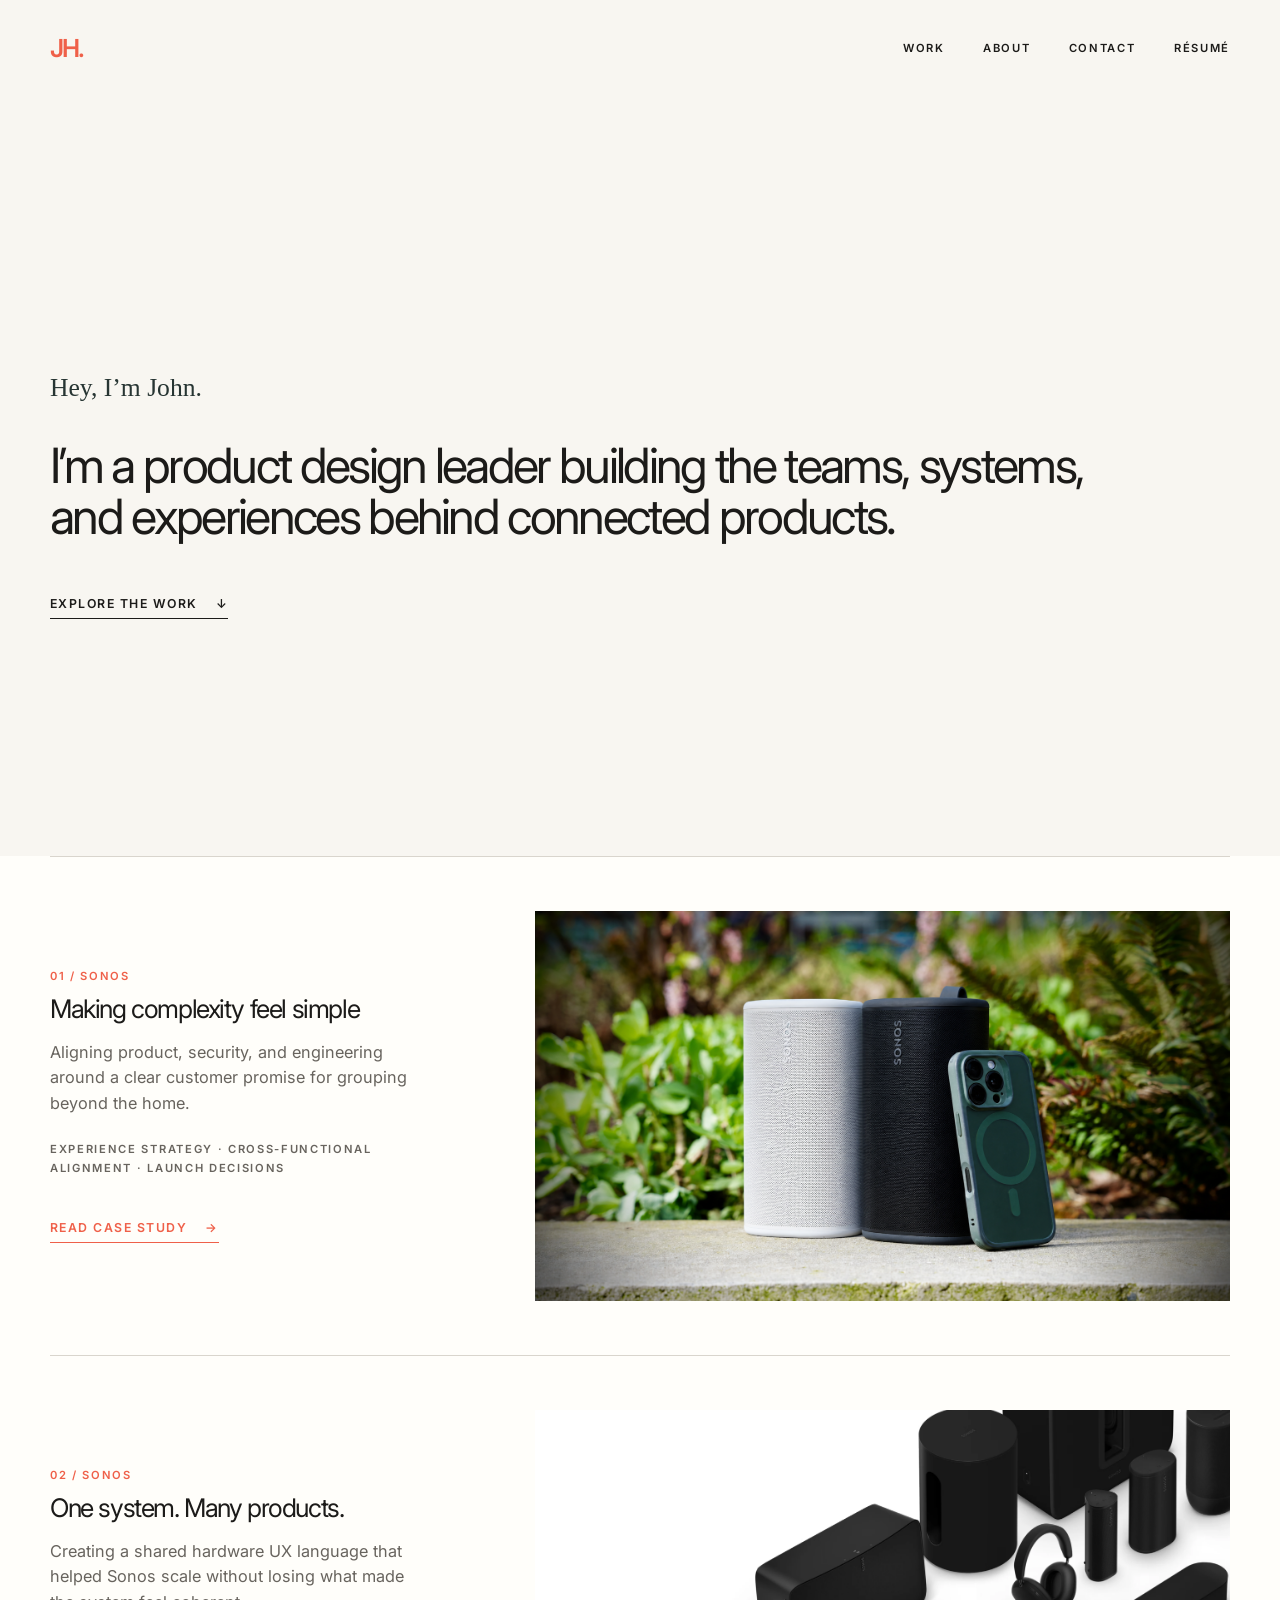
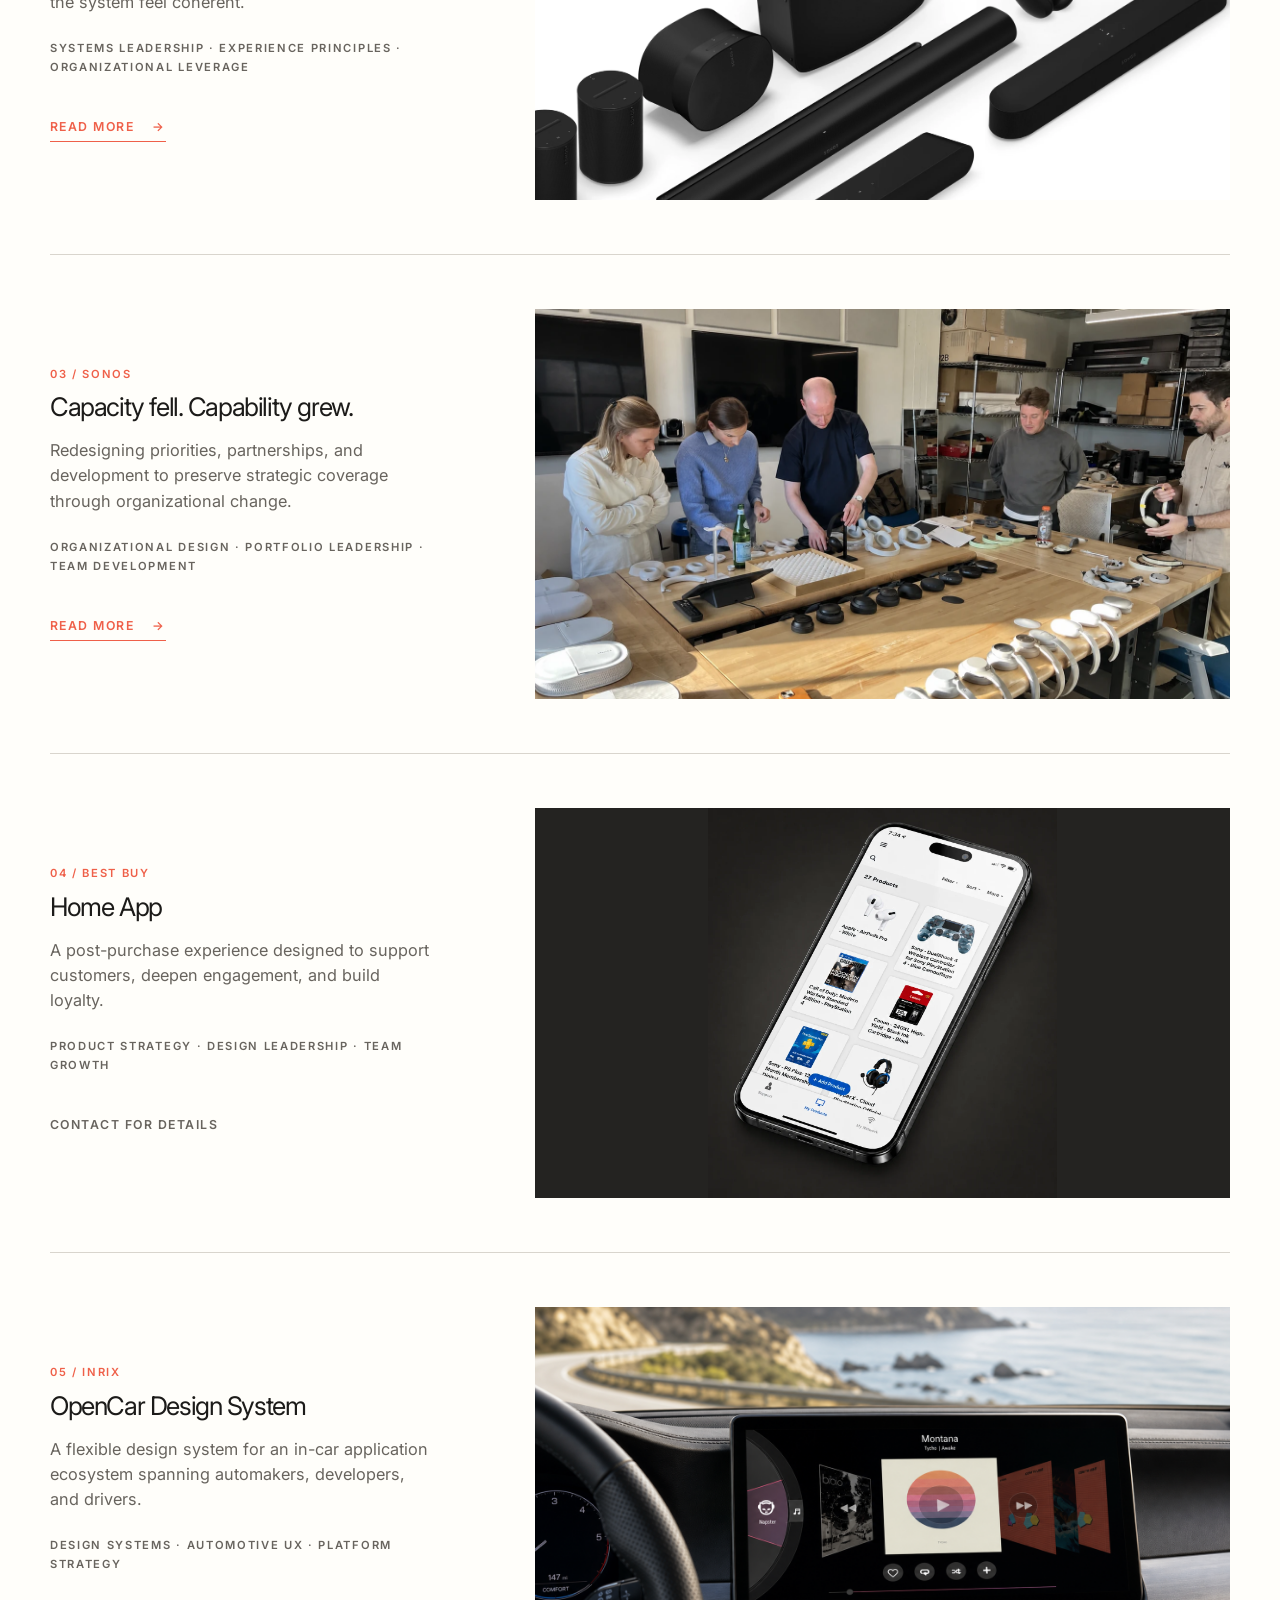
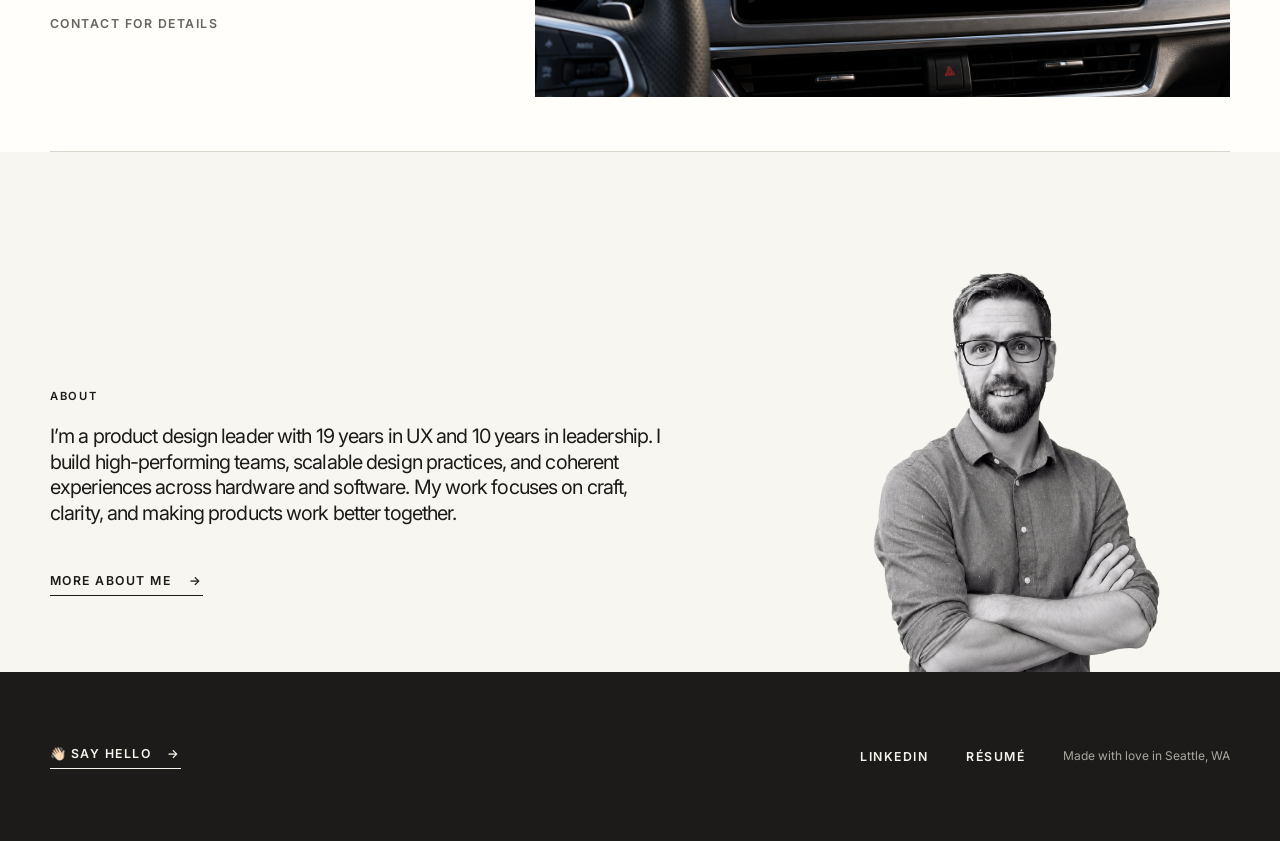
==== commit 9d1b132d: "one more change.." ====
--- a/index.html
+++ b/index.html
@@ -51,7 +51,7 @@
               <a class="project-action" href="case-studies/off-lan-grouping.html">Read case study <span aria-hidden="true">→</span></a>
             </div>
             <div class="project-media story-image" style="--focal-x: 50%; --focal-y: 50%;">
-              <img src="images/olg-case-study.webp" alt="White and black Sonos speakers paired outdoors with a phone" loading="lazy" width="1672" height="941">
+              <img src="images/olg-featured.png" alt="White and black Sonos portable speakers paired outdoors with a phone" loading="lazy" width="1672" height="941">
             </div>
           </article>
 
--- a/styles.css
+++ b/styles.css
@@ -5,7 +5,7 @@
   --muted: #68645e;
   --line: #d9d5cd;
   --coral: #ef6049;
-  --coral-text: #b33b2b;
+  --coral-text: var(--coral);
   --shell: min(1180px, calc(100vw - 64px));
 }
 
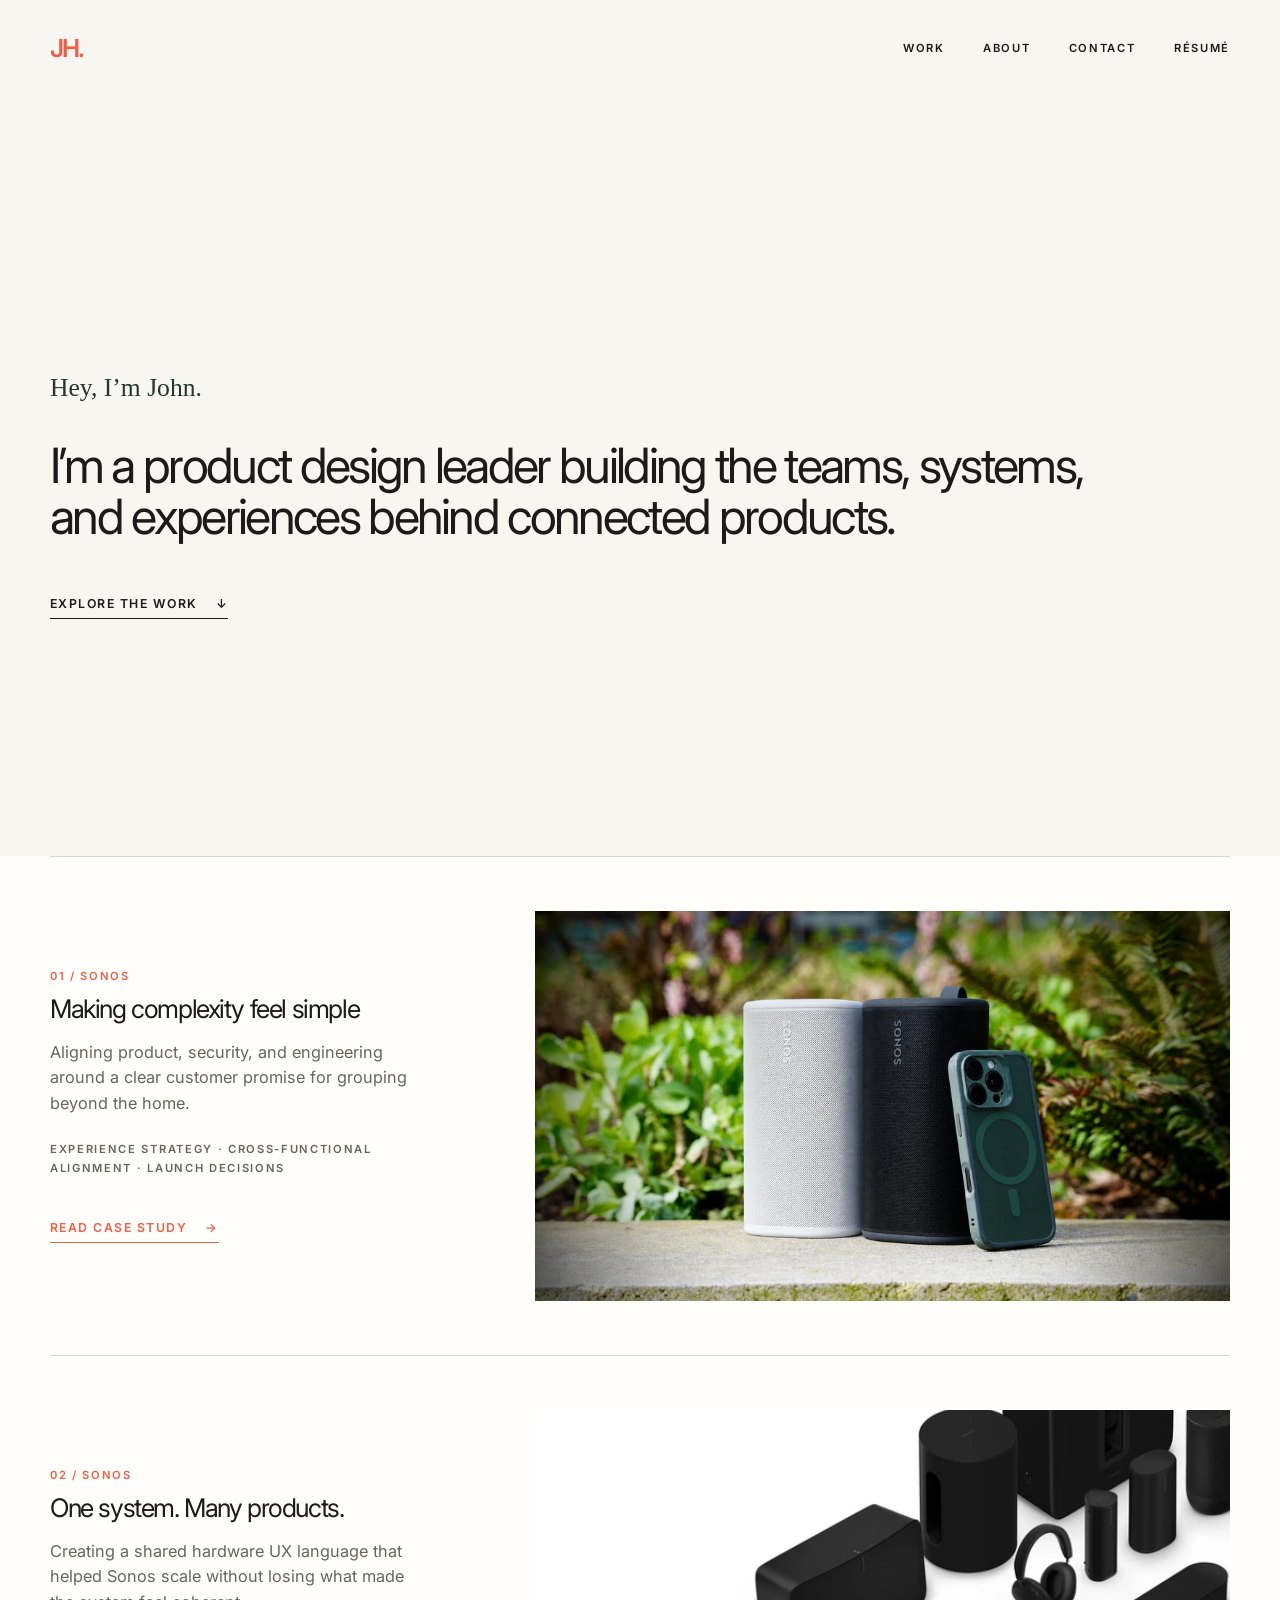
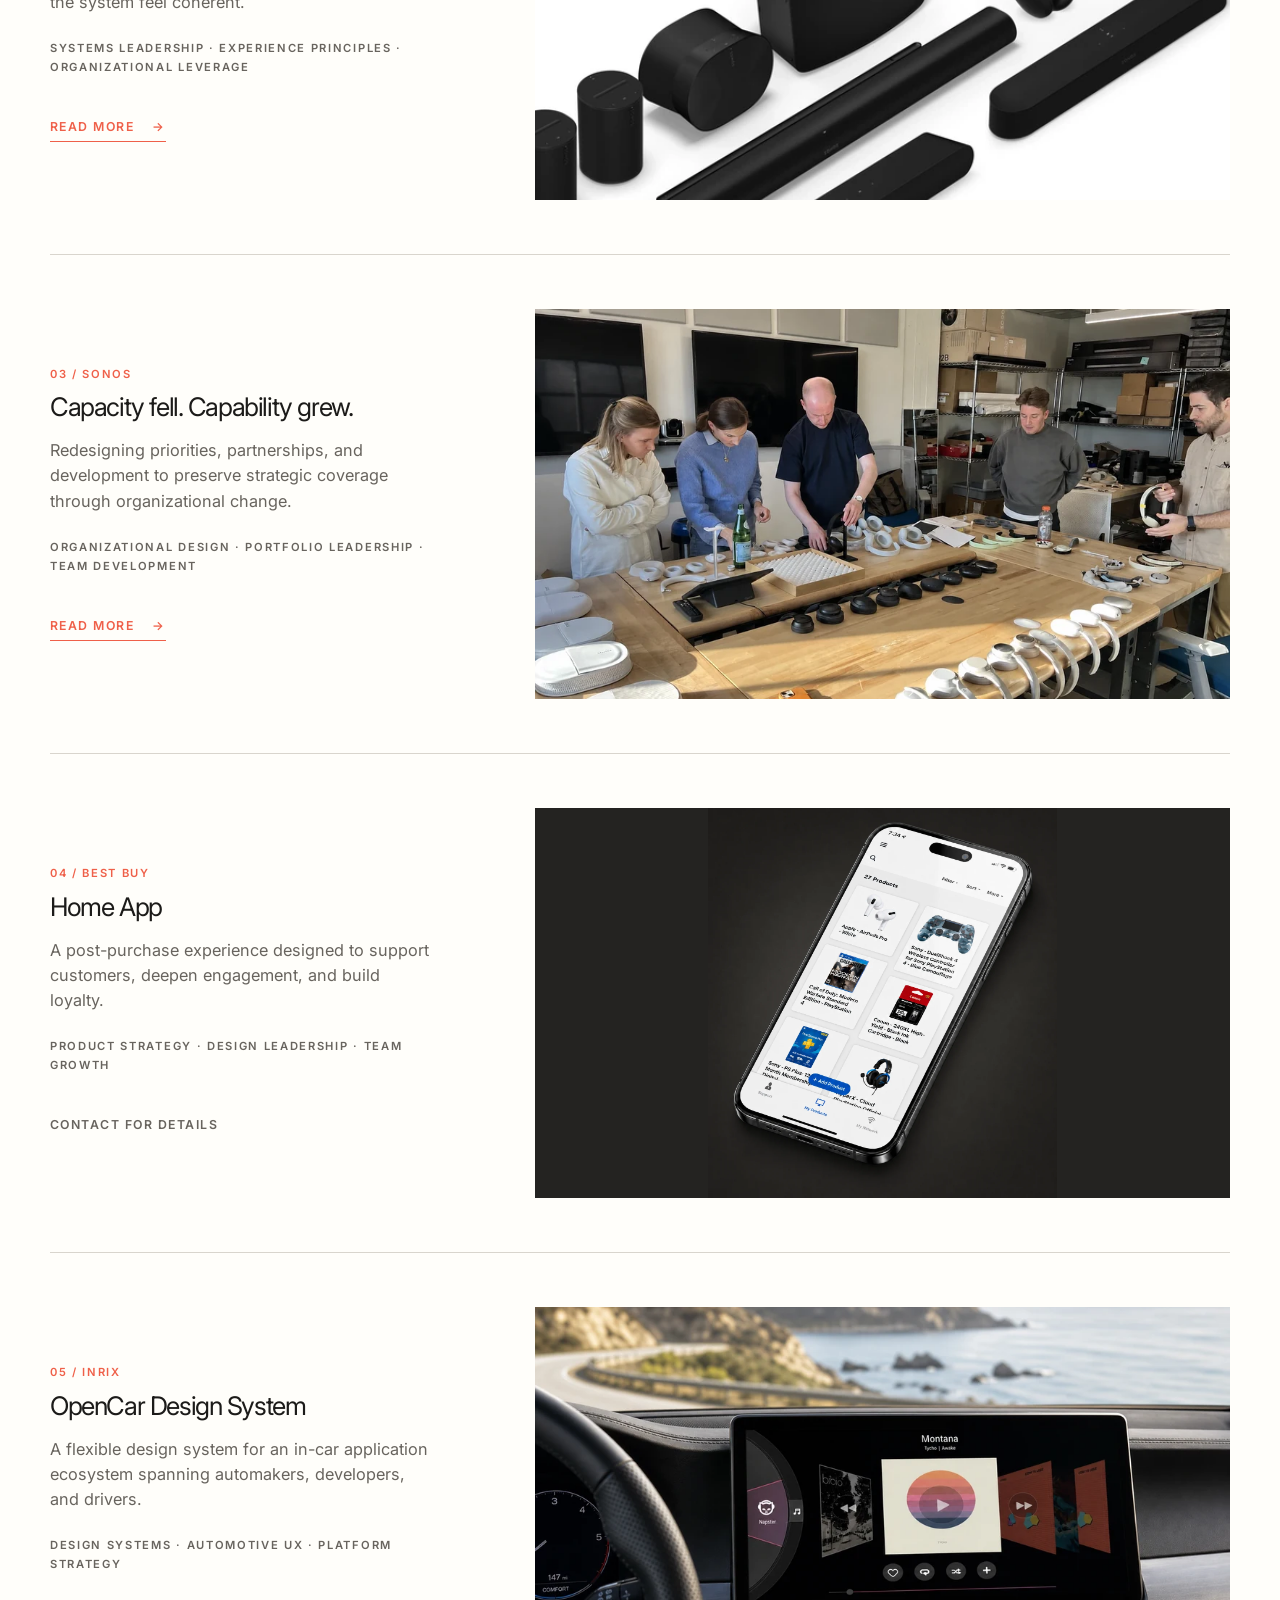
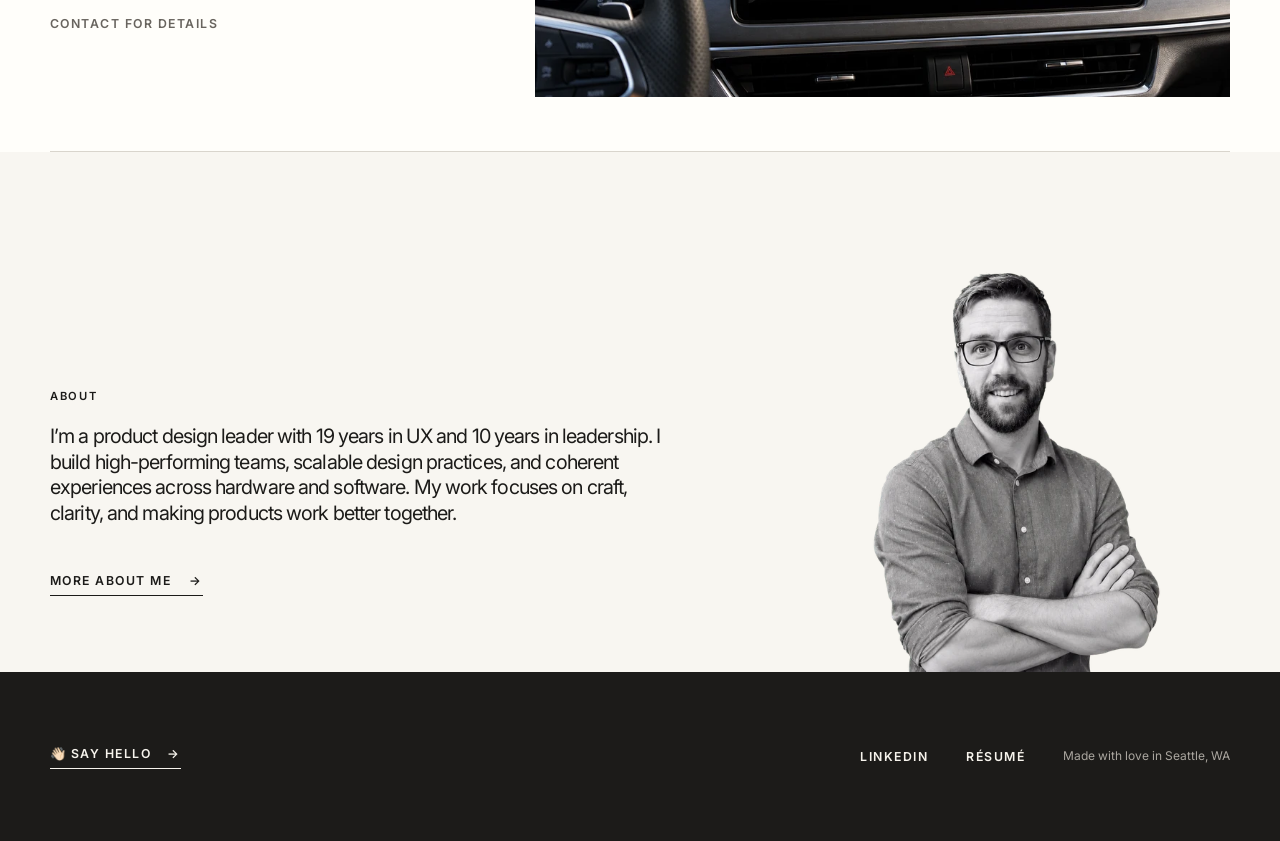
==== commit e28ad2ce: "Optimize responsive image delivery" ====
--- a/index.html
+++ b/index.html
@@ -51,7 +51,7 @@
               <a class="project-action" href="case-studies/off-lan-grouping.html">Read case study <span aria-hidden="true">→</span></a>
             </div>
             <div class="project-media story-image" style="--focal-x: 50%; --focal-y: 50%;">
-              <img src="images/olg-featured.png" alt="White and black Sonos portable speakers paired outdoors with a phone" loading="lazy" width="1672" height="941">
+              <img src="images/olg-featured.png" srcset="images/olg-featured-640.webp 640w, images/olg-featured-960.webp 960w, images/olg-featured-1280.webp 1280w, images/olg-featured-1672.webp 1672w" sizes="(max-width: 800px) calc(100vw - 32px), min(696px, calc(100vw - 484px))" alt="White and black Sonos portable speakers paired outdoors with a phone" loading="lazy" width="1672" height="941">
             </div>
           </article>
 
@@ -64,7 +64,7 @@
               <a class="project-action" href="case-studies/hardware-ux-guidelines.html">Read more <span aria-hidden="true">→</span></a>
             </div>
             <div class="project-media story-image" style="--focal-x: 50%; --focal-y: 50%; --image-scale: 1.18;">
-              <img src="images/hardware-guidelines-case-study.webp" alt="Sonos products representing a unified hardware experience system" loading="lazy" width="3840" height="2963">
+              <img src="images/hardware-guidelines-case-study.webp" srcset="images/hardware-guidelines-case-study-768.webp 768w, images/hardware-guidelines-case-study-1280.webp 1280w, images/hardware-guidelines-case-study-1920.webp 1920w, images/hardware-guidelines-case-study-2640.webp 2640w" sizes="(max-width: 800px) calc(100vw - 32px), min(696px, calc(100vw - 484px))" alt="Sonos products representing a unified hardware experience system" loading="lazy" width="3840" height="2963">
             </div>
           </article>
 
@@ -77,7 +77,7 @@
               <a class="project-action" href="case-studies/capacity-and-capability.html">Read more <span aria-hidden="true">→</span></a>
             </div>
             <div class="project-media story-image" style="--focal-x: 50%; --focal-y: 50%;">
-              <img src="images/capacity-case-study.webp" alt="Sonos team evaluating headphone prototypes in a hardware workshop" loading="lazy" width="1448" height="1086">
+              <img src="images/capacity-case-study.webp" srcset="images/capacity-case-study-640.webp 640w, images/capacity-case-study-960.webp 960w, images/capacity-case-study-1280.webp 1280w, images/capacity-case-study-1448.webp 1448w" sizes="(max-width: 800px) calc(100vw - 32px), min(696px, calc(100vw - 484px))" alt="Sonos team evaluating headphone prototypes in a hardware workshop" loading="lazy" width="1448" height="1086">
             </div>
           </article>
 
@@ -103,7 +103,7 @@
               <span class="project-action is-disabled" aria-disabled="true">Contact for details</span>
             </div>
             <div class="project-media story-image" style="--focal-x: 50%; --focal-y: 50%;">
-              <img src="images/opencar-design-system.png" alt="OpenCar music interface displayed on an in-car dashboard along a coastal road" loading="lazy" width="1614" height="974">
+              <img src="images/opencar-design-system.png" srcset="images/opencar-design-system-640.webp 640w, images/opencar-design-system-960.webp 960w, images/opencar-design-system-1280.webp 1280w, images/opencar-design-system-1614.webp 1614w" sizes="(max-width: 800px) calc(100vw - 32px), min(696px, calc(100vw - 484px))" alt="OpenCar music interface displayed on an in-car dashboard along a coastal road" loading="lazy" width="1614" height="974">
             </div>
           </article>
         </div>
@@ -117,7 +117,7 @@
         <a class="text-link" href="about.html">More about me <span aria-hidden="true">→</span></a>
       </div>
       <div class="about-preview-portrait">
-        <img src="images/john-hurr-headshot-transparent.png" alt="John Hurr">
+        <img src="images/john-hurr-headshot-transparent.png" srcset="images/john-hurr-headshot-transparent-480.webp 480w, images/john-hurr-headshot-transparent-760.webp 760w" sizes="(max-width: 800px) min(calc(100vw - 32px), 380px), 380px" alt="John Hurr" loading="lazy" width="1122" height="1402">
       </div>
     </section>
   </main>
--- a/styles.css
+++ b/styles.css
@@ -5,7 +5,6 @@
   --muted: #68645e;
   --line: #d9d5cd;
   --coral: #ef6049;
-  --coral-text: var(--coral);
   --shell: min(1180px, calc(100vw - 64px));
 }
 
@@ -120,7 +119,7 @@
   border-top: 1px solid var(--line);
 }
 .project-card:last-child { border-bottom: 1px solid var(--line); }
-.project-company { color: var(--coral-text); }
+.project-company { color: var(--coral); }
 .project-copy h3 {
   max-width: 440px;
   margin: 13px 0 18px;
@@ -131,7 +130,7 @@
 }
 .project-description { max-width: 440px; margin: 0 0 24px; color: var(--muted); font-size: 1.02rem; }
 .project-role { max-width: 440px; margin-bottom: 36px; color: var(--muted); line-height: 1.7; }
-.project-action { color: var(--coral-text); }
+.project-action { color: var(--coral); }
 .project-action.is-disabled { border-bottom: 0; color: var(--muted); cursor: default; }
 .project-media {
   min-height: 390px;
@@ -228,7 +227,7 @@
 .footer-meta a:focus-visible { text-decoration: underline; }
 /* About */
 .about-cover {
-  width: 100%;
+  width: min(1320px, calc(100vw - 32px));
   min-height: clamp(480px, 62vw, 760px);
   margin: 0 auto;
 }
@@ -305,7 +304,7 @@
 /* Case studies */
 .case-header { border-bottom: 1px solid var(--line); }
 .case-hero { padding: 100px 0 72px; }
-.case-hero .kicker { color: var(--coral-text); }
+.case-hero .kicker { color: var(--coral); }
 .case-hero h1 { max-width: 1030px; margin: 22px 0 32px; font-size: clamp(3.5rem, 7.7vw, 8rem); font-weight: 400; letter-spacing: -.07em; line-height: .94; }
 .case-deck { max-width: 780px; margin: 0; color: var(--muted); font-size: clamp(1.25rem, 2.2vw, 1.8rem); line-height: 1.35; }
 .case-meta { padding: 30px 0 70px; display: grid; grid-template-columns: repeat(3, 1fr); gap: 30px; }
@@ -368,14 +367,14 @@
   line-height: 1.08;
 }
 .story-block .large-statement {
-  color: var(--coral-text);
+  color: var(--coral);
   font-size: 1.08rem;
   font-style: italic;
   letter-spacing: 0;
   line-height: 1.55;
 }
 .coral-highlight {
-  color: var(--coral-text);
+  color: var(--coral);
   font-weight: 600;
 }
 .inline-visual { min-height: 370px; margin-top: 50px; display: flex; align-items: center; justify-content: center; }
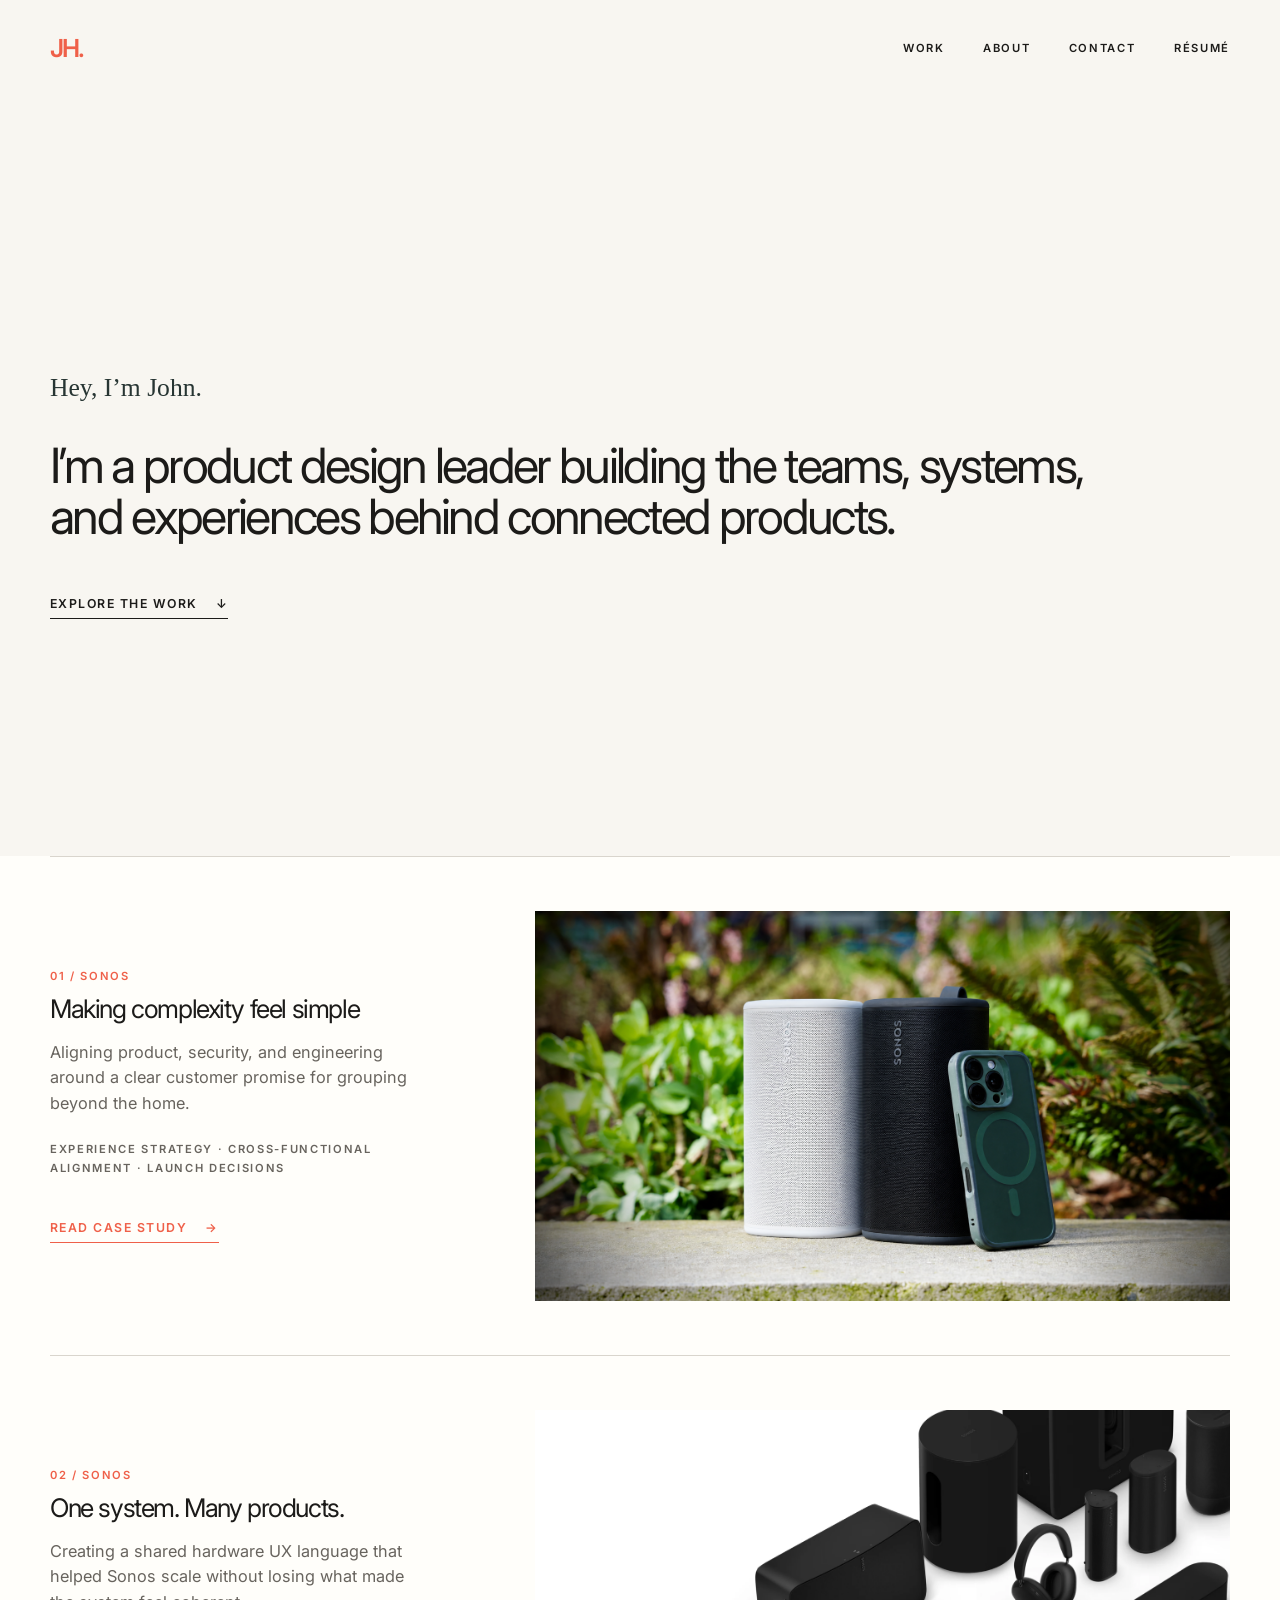
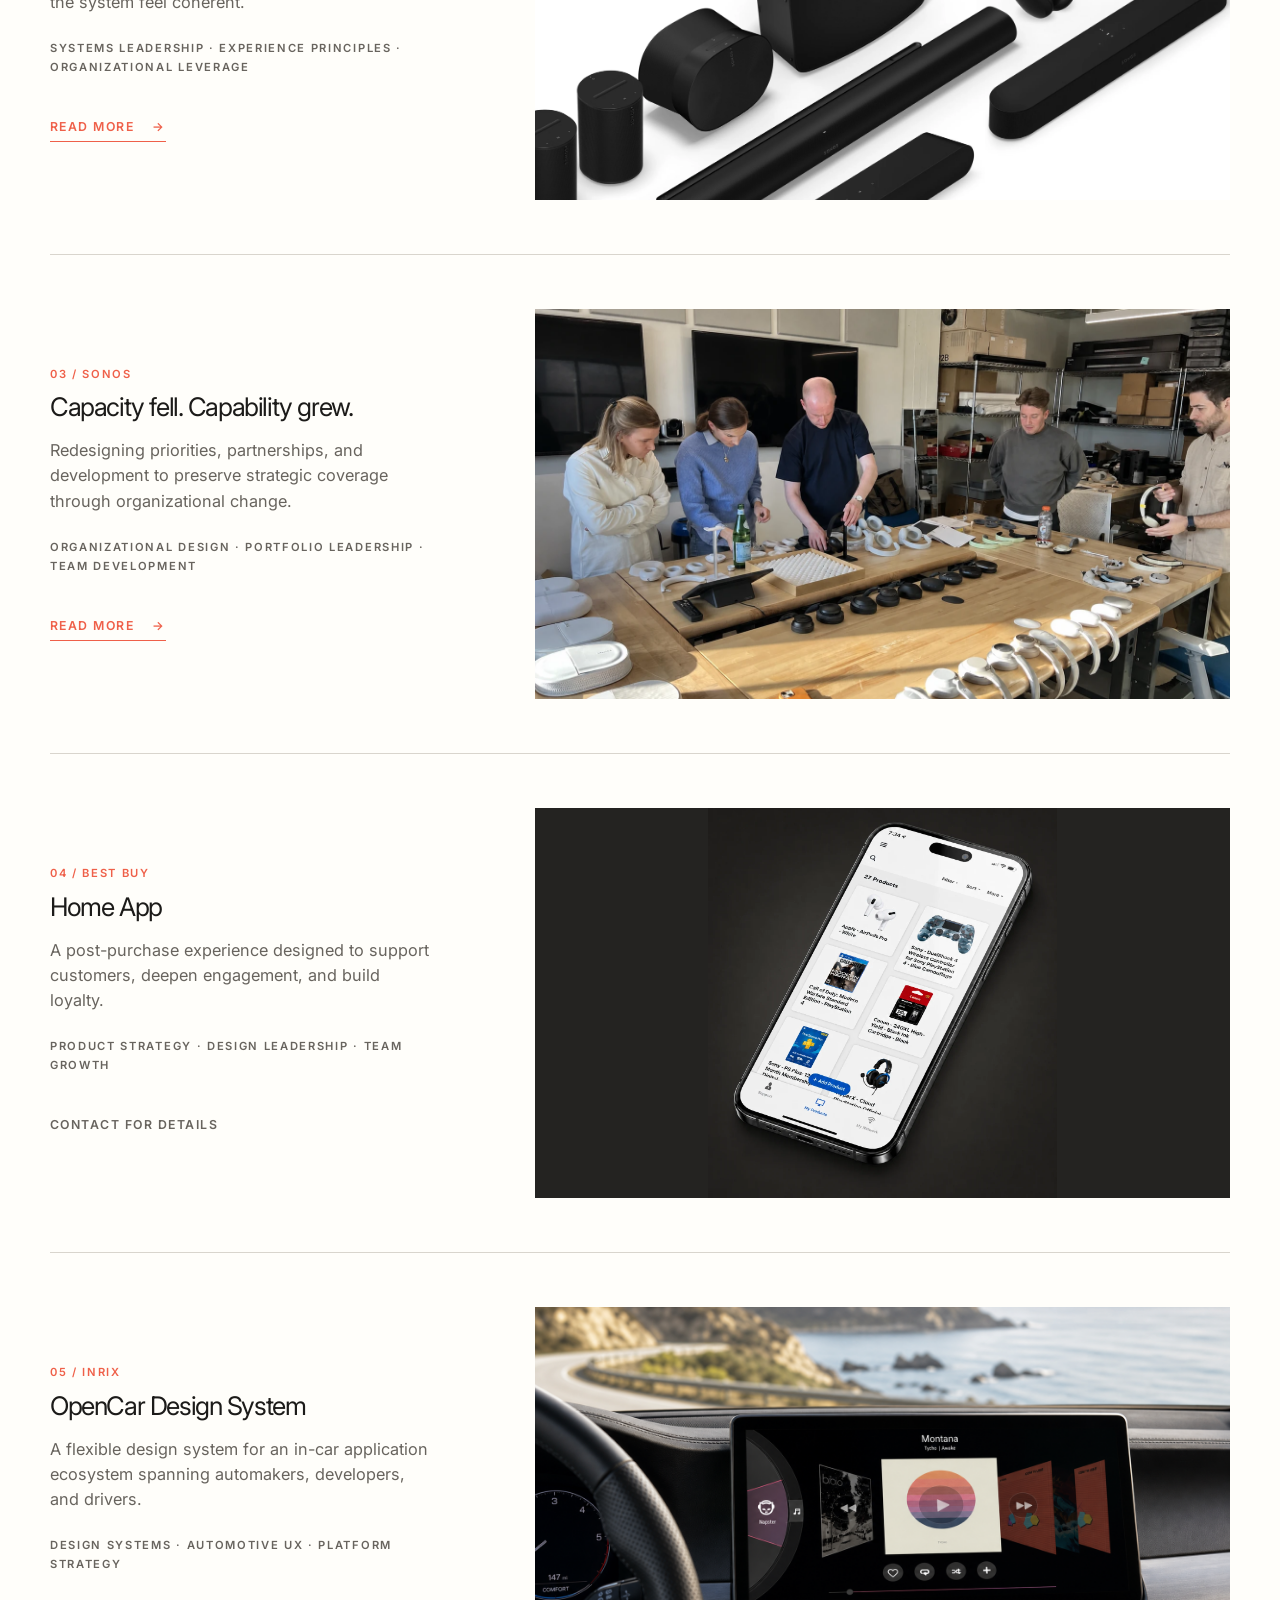
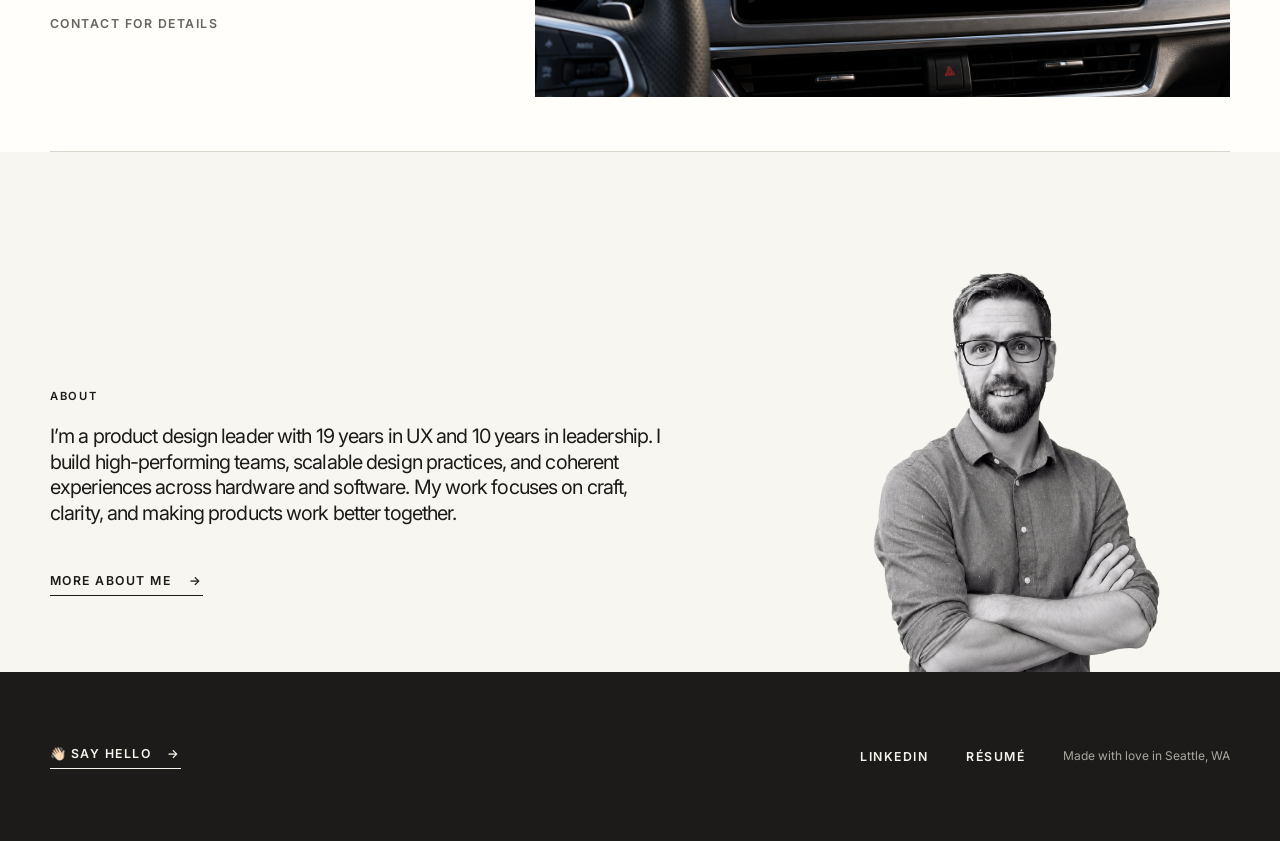
==== commit 91f83bbc: "Funny Source code" ====
--- a/index.html
+++ b/index.html
@@ -51,7 +51,7 @@
               <a class="project-action" href="case-studies/off-lan-grouping.html">Read case study <span aria-hidden="true">→</span></a>
             </div>
             <div class="project-media story-image" style="--focal-x: 50%; --focal-y: 50%;">
-              <img src="images/olg-featured.png" srcset="images/olg-featured-640.webp 640w, images/olg-featured-960.webp 960w, images/olg-featured-1280.webp 1280w, images/olg-featured-1672.webp 1672w" sizes="(max-width: 800px) calc(100vw - 32px), min(696px, calc(100vw - 484px))" alt="White and black Sonos portable speakers paired outdoors with a phone" loading="lazy" width="1672" height="941">
+              <img src="images/olg-featured.png" alt="White and black Sonos portable speakers paired outdoors with a phone" loading="lazy" width="1672" height="941">
             </div>
           </article>
 
@@ -63,8 +63,9 @@
               <p class="project-role">Systems leadership · Experience principles · Organizational leverage</p>
               <a class="project-action" href="case-studies/hardware-ux-guidelines.html">Read more <span aria-hidden="true">→</span></a>
             </div>
+            <!-- Yes, 1.18 is intentional. Please don't round it. -->
             <div class="project-media story-image" style="--focal-x: 50%; --focal-y: 50%; --image-scale: 1.18;">
-              <img src="images/hardware-guidelines-case-study.webp" srcset="images/hardware-guidelines-case-study-768.webp 768w, images/hardware-guidelines-case-study-1280.webp 1280w, images/hardware-guidelines-case-study-1920.webp 1920w, images/hardware-guidelines-case-study-2640.webp 2640w" sizes="(max-width: 800px) calc(100vw - 32px), min(696px, calc(100vw - 484px))" alt="Sonos products representing a unified hardware experience system" loading="lazy" width="3840" height="2963">
+              <img src="images/hardware-guidelines-case-study.webp" alt="Sonos products representing a unified hardware experience system" loading="lazy" width="3840" height="2963">
             </div>
           </article>
 
@@ -77,7 +78,7 @@
               <a class="project-action" href="case-studies/capacity-and-capability.html">Read more <span aria-hidden="true">→</span></a>
             </div>
             <div class="project-media story-image" style="--focal-x: 50%; --focal-y: 50%;">
-              <img src="images/capacity-case-study.webp" srcset="images/capacity-case-study-640.webp 640w, images/capacity-case-study-960.webp 960w, images/capacity-case-study-1280.webp 1280w, images/capacity-case-study-1448.webp 1448w" sizes="(max-width: 800px) calc(100vw - 32px), min(696px, calc(100vw - 484px))" alt="Sonos team evaluating headphone prototypes in a hardware workshop" loading="lazy" width="1448" height="1086">
+              <img src="images/capacity-case-study.webp" alt="Sonos team evaluating headphone prototypes in a hardware workshop" loading="lazy" width="1448" height="1086">
             </div>
           </article>
 
@@ -103,7 +104,7 @@
               <span class="project-action is-disabled" aria-disabled="true">Contact for details</span>
             </div>
             <div class="project-media story-image" style="--focal-x: 50%; --focal-y: 50%;">
-              <img src="images/opencar-design-system.png" srcset="images/opencar-design-system-640.webp 640w, images/opencar-design-system-960.webp 960w, images/opencar-design-system-1280.webp 1280w, images/opencar-design-system-1614.webp 1614w" sizes="(max-width: 800px) calc(100vw - 32px), min(696px, calc(100vw - 484px))" alt="OpenCar music interface displayed on an in-car dashboard along a coastal road" loading="lazy" width="1614" height="974">
+              <img src="images/opencar-design-system.png" alt="OpenCar music interface displayed on an in-car dashboard along a coastal road" loading="lazy" width="1614" height="974">
             </div>
           </article>
         </div>
@@ -117,11 +118,12 @@
         <a class="text-link" href="about.html">More about me <span aria-hidden="true">→</span></a>
       </div>
       <div class="about-preview-portrait">
-        <img src="images/john-hurr-headshot-transparent.png" srcset="images/john-hurr-headshot-transparent-480.webp 480w, images/john-hurr-headshot-transparent-760.webp 760w" sizes="(max-width: 800px) min(calc(100vw - 32px), 380px), 380px" alt="John Hurr" loading="lazy" width="1122" height="1402">
+        <img src="images/john-hurr-headshot-transparent.png" alt="John Hurr">
       </div>
     </section>
   </main>
 
+  <!-- Everything above is fitted. This is just the end grain. -->
   <footer class="site-footer" id="contact">
     <div class="shell simple-footer">
       <a class="footer-hello" href="mailto:johnhurr@gmail.com">👋🏻 Say hello <span aria-hidden="true">→</span></a>
--- a/styles.css
+++ b/styles.css
@@ -104,6 +104,7 @@
 }
 .text-link span,
 .project-action span { transition: transform .2s ease; }
+/* Look, I know what you're thinking. But visually this needed 5 more pixels. */
 .text-link:hover span,
 .text-link:focus-visible span,
 .project-action:hover span,
@@ -151,6 +152,7 @@
   width: 100%;
   height: 390px;
   object-fit: cover;
+  /* Dry-fitted here so each image can find its own center. */
   object-position: var(--focal-x, 50%) var(--focal-y, 50%);
   transform: scale(var(--image-scale, 1));
   transform-origin: var(--focal-x, 50%) var(--focal-y, 50%);
@@ -400,6 +402,7 @@
   object-fit: cover;
   object-position: center;
 }
+/* The one-pixel gap is load-bearing. Visually, at least. */
 .outcomes { margin: 38px 0 0; padding: 0; list-style: none; display: grid; grid-template-columns: repeat(3, 1fr); gap: 1px; background: var(--line); }
 .outcomes li { min-height: 160px; padding: 28px; background: var(--paper); }
 .outcomes li:first-child { padding-left: 0; }
@@ -485,3 +488,12 @@
   html { scroll-behavior: auto; }
   * { transition: none !important; }
 }
+
+/*
+  Still here?
+
+  I'm a designer who likes building things.
+  You're apparently an engineer who likes taking them apart.
+
+  We should talk.
+*/
